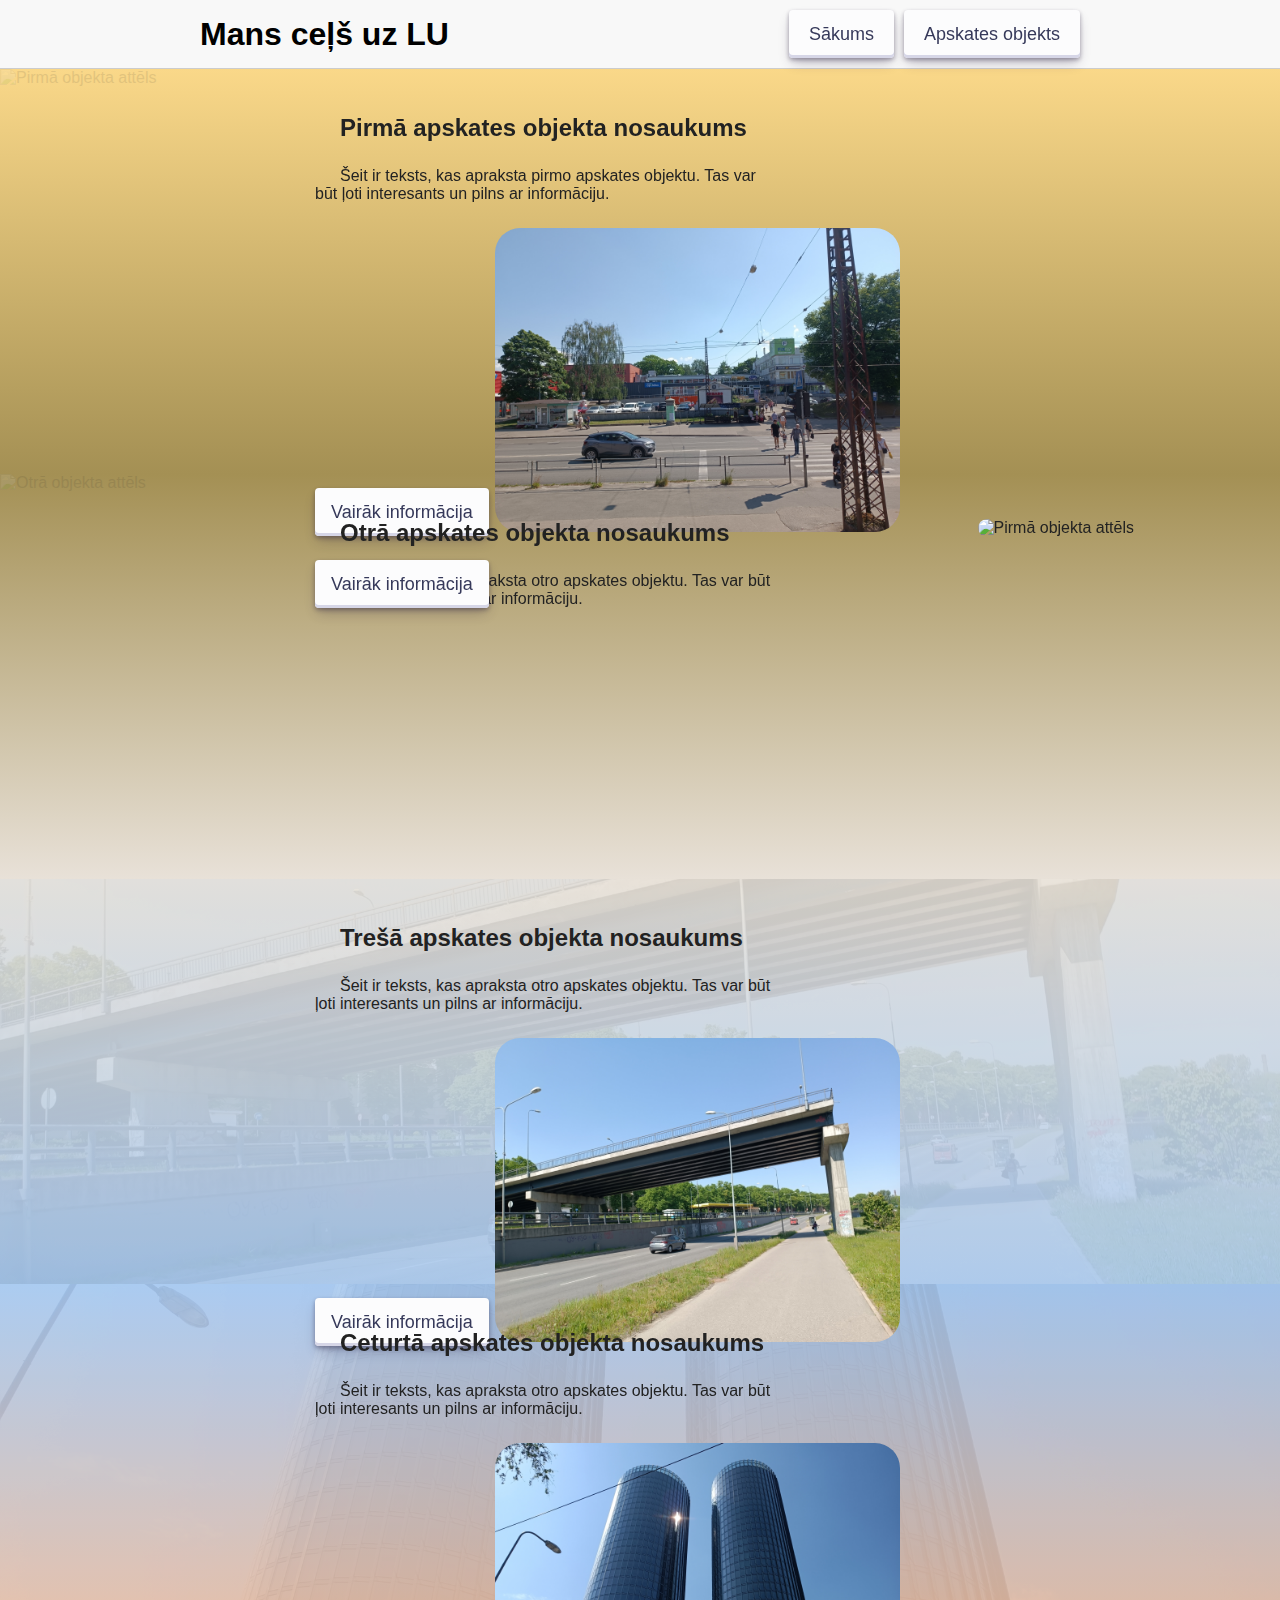
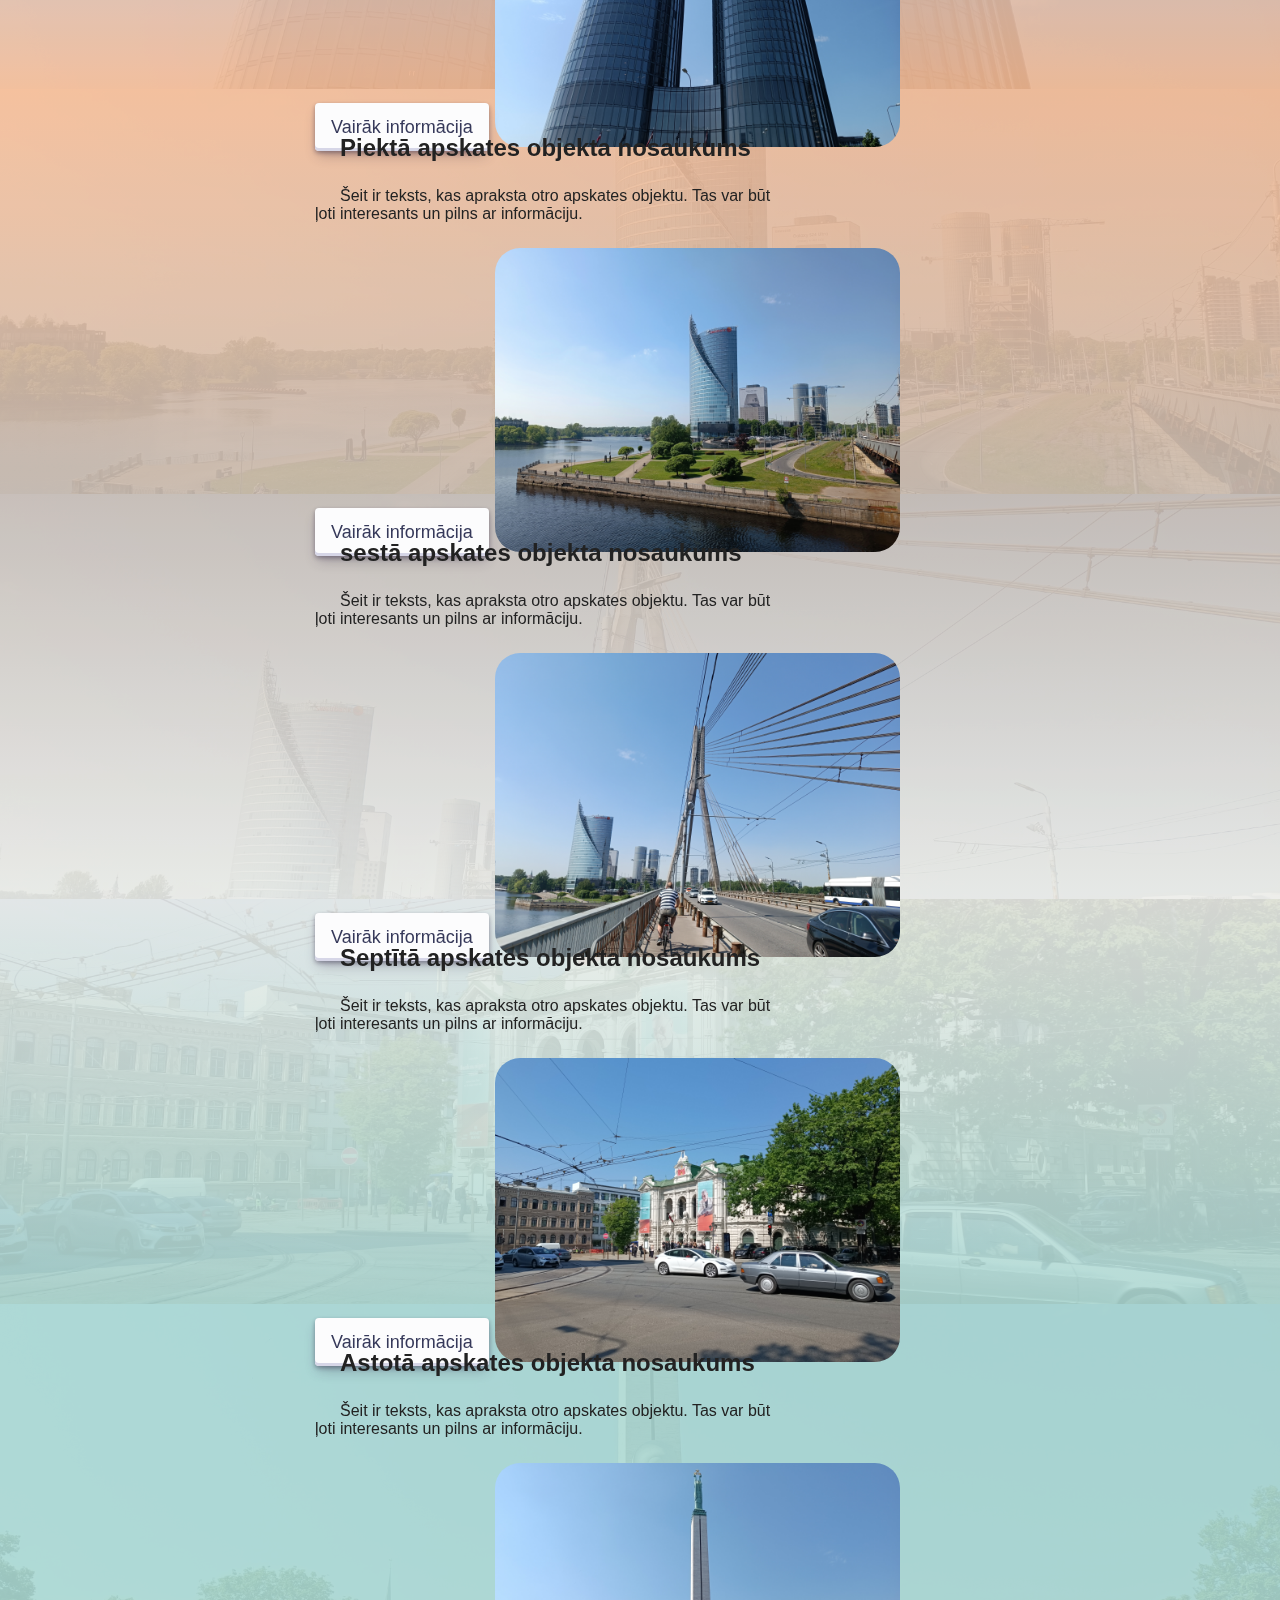
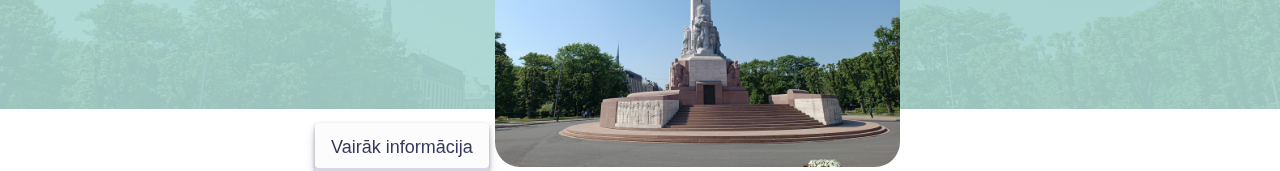
==== index.html @ 53258e7e "first commit" ====
<!DOCTYPE html>
<html lang="lv">
<head>
    <meta charset="UTF-8">
    <meta name="viewport" content="width=device-width, initial-scale=1.0">
    <title>Mans ceļš uz LU</title>
    <link rel="stylesheet" href="public/styles.css">
</head>
<body>
    <header>
        <div class="header-left">
            <h1>Mans ceļš uz LU</h1>
        </div>
        <div class="header-right">

            <button class="button-style" onclick="scrollToTop() ">Sākums</button>
            <div class="dropdown">
                <button class="dropbtn button-style">Apskates objekts</button>
                <div class="dropdown-content">
                    <a href="#object1">Pirmais objekts</a>
                    <a href="#object2">Otrais objekts</a>
                    <a href="#object3">Trešais objekts</a>
                    <a href="#object4">Ceturtais objekts</a>
                    <a href="#object5">Piektais objekts</a>
                    <a href="#object6">Sestais objekts</a>
                    <a href="#object7">Septītais objekts</a>
                    <a href="#object8">Astotais objekts</a>
                </div>
            </div>
        </div>
    </header>

    <section id="object1" class="object-section">
        <div class="object-inline">
            <div style="width: 50%;">
                <h2>Pirmā apskates objekta nosaukums</h2>
                <p>Šeit ir teksts, kas apraksta pirmo apskates objektu. Tas var būt ļoti interesants un pilns ar informāciju.</p>
                <button class="button-style" onclick="moreInfo()">Vairāk informācija</button>
            </div>
            <div>
                <img class="showcase-image" src="public/img/object_1.jpg" alt="Pirmā objekta attēls">
            </div>
        </div>
        <img class="object-image" src="public/img/object_1.png" alt="Pirmā objekta attēls">
    </section>

    <section id="object2" class="object-section">
        <div class="object-inline">
            <div style="width: 50%;">
                <h2>Otrā apskates objekta nosaukums</h2>
                <p>Šeit ir teksts, kas apraksta otro apskates objektu. Tas var būt ļoti interesants un pilns ar informāciju.</p>
                <button class="button-style" onclick="moreInfo()">Vairāk informācija</button>
            </div>
            <div>
                <img class="showcase-image" src="public/img/object_2.jpg" alt="Pirmā objekta attēls">
            </div>
        </div>
        <img class="object-image" src="public/img/object_2.jpg" alt="Otrā objekta attēls">
    </section>

    <section id="object3" class="object-section">
        <div class="object-inline">
            <div style="width: 50%;">
                <h2>Trešā apskates objekta nosaukums</h2>
                <p>Šeit ir teksts, kas apraksta otro apskates objektu. Tas var būt ļoti interesants un pilns ar informāciju.</p>
                <button class="button-style" onclick="moreInfo()">Vairāk informācija</button>
            </div>
            <div>
                <img class="showcase-image" src="public/img/object_3.jpg" alt="Pirmā objekta attēls">
            </div>
        </div>
        <img class="object-image" src="public/img/object_3.jpg" alt="Trešā objekta attēls">
    </section>

    <section id="object4" class="object-section">
        <div class="object-inline">
            <div style="width: 50%;">
                <h2>Ceturtā apskates objekta nosaukums</h2>
                <p>Šeit ir teksts, kas apraksta otro apskates objektu. Tas var būt ļoti interesants un pilns ar informāciju.</p>
                <button class="button-style" onclick="moreInfo()">Vairāk informācija</button>
            </div>
            <div>
                <img class="showcase-image" src="public/img/object_4.jpg" alt="Pirmā objekta attēls">
            </div>
        </div>
        <img class="object-image" src="public/img/object_4.jpg" alt="Ceturtā objekta attēls">
    </section>

    <section id="object5" class="object-section">
        <div class="object-inline">
            <div style="width: 50%;">
                <h2>Piektā apskates objekta nosaukums</h2>
                <p>Šeit ir teksts, kas apraksta otro apskates objektu. Tas var būt ļoti interesants un pilns ar informāciju.</p>
                <button class="button-style" onclick="moreInfo()">Vairāk informācija</button>
            </div>
            <div>
                <img class="showcase-image" src="public/img/object_5.jpg" alt="Pirmā objekta attēls">
            </div>
        </div>
        <img class="object-image" src="public/img/object_5.jpg" alt="Ceturtā objekta attēls">
    </section>

    <section id="object6" class="object-section">
        <div class="object-inline">
            <div style="width: 50%;">
                <h2>sestā apskates objekta nosaukums</h2>
                <p>Šeit ir teksts, kas apraksta otro apskates objektu. Tas var būt ļoti interesants un pilns ar informāciju.</p>
                <button class="button-style"onclick="moreInfo()">Vairāk informācija</button>
            </div>
            <div>
                <img class="showcase-image" src="public/img/object_6.jpg" alt="Pirmā objekta attēls">
            </div>
        </div>
        <img class="object-image" src="public/img/object_6.jpg" alt="sestā objekta attēls">
    </section>

    <section id="object7" class="object-section">
        <div class="object-inline">
            <div style="width: 50%;">
                <h2>Septītā apskates objekta nosaukums</h2>
                <p>Šeit ir teksts, kas apraksta otro apskates objektu. Tas var būt ļoti interesants un pilns ar informāciju.</p>
                <button class="button-style" onclick="moreInfo()">Vairāk informācija</button>
            </div>
            <div>
                <img class="showcase-image" src="public/img/object_7.jpg" alt="Pirmā objekta attēls">
            </div>
        </div>
        <img class="object-image" src="public/img/object_7.jpg" alt="Astotā objekta attēls">
    </section>

    <section id="object8" class="object-section">
        <div class="object-inline">
            <div style="width: 50%;">
                <h2>Astotā apskates objekta nosaukums</h2>
                <p>Šeit ir teksts, kas apraksta otro apskates objektu. Tas var būt ļoti interesants un pilns ar informāciju.</p>
                <button class="button-style" onclick="moreInfo()">Vairāk informācija</button>
            </div>
            <div>
                <img class="showcase-image" src="public/img/object_8.jpg" alt="Pirmā objekta attēls">
            </div>
        </div>
        <img class="object-image" src="public/img/object_8.jpg" alt="Astotā objekta attēls">
    </section>

    <script>
        function scrollToTop() {
            window.scrollTo({top: 0, behavior: 'smooth'});
        }

        function moreInfo() {
            alert('Šeit būs vairāk informācijas par objektu.');
        }
    </script>
</body>
</html>
---- public/styles.css ----
* {
    margin: 0;
    padding: 0;
    box-sizing: border-box;
}

body {
    font-family: Arial, sans-serif;
    margin: 0;
    padding: 0;
}

header {
    display: flex;
    justify-content: space-between;
    align-items: center;
    background-color: #f8f8f8;
    padding: 10px 20px;
    border-bottom: 1px solid #ccc;
}

.header-left h1 {
    margin-left: 20vh;
}

.header-right {
    margin-right: 20vh;
    display: flex;
    align-items: center;
}

.header-right button, .dropbtn {
    margin-left: 10px;
    padding: 10px 20px;
    cursor: pointer;
}

.dropdown {
    position: relative;
    display: inline-block;
}

.dropdown-content {
    display: none;
    position: absolute;
    background-color: #f1f1f1;
    min-width: 160px;
    box-shadow: 0px 8px 16px 0px rgba(0,0,0,0.2);
    z-index: 1;
}

.dropdown-content a {
    color: black;
    padding: 12px 16px;
    text-decoration: none;
    display: block;
}

.dropdown-content a:hover {
    background-color: #ddd;
}

.dropdown:hover .dropdown-content {
    display: block;
}

.object-section {
    background-size: cover;
    height: 45vh;
    color: #222222;
}

/* Set a minimum height for each section to ensure the background image is visible */
.object-section {
    min-height: 300px; /* Adjust the height as needed */
}

.object-inline {
    padding-top: 20px;
    padding-left: 35vh;
    position: absolute;
    align-items: center;
    z-index: 99; 
}

.object-inline h2 {
    margin: 25px;
}

.object-inline p {
    margin: 0 20px 0 0;
    text-indent: 25px;
}

img {
    width: 100%;
}

hr {
    margin: 40px 0;
    border: 0;
    border-top: 1px solid #ccc;
}

.object-image {
    width: 100%;
    opacity: 0.1;
    height: 45vh; 
    object-fit: cover;
    object-position: 0% 55%; 
}

#object1 {
    background: url('public/img/object_1.png'), linear-gradient(#fad889, #a49054);
}

#object2 {
    background: linear-gradient(#a49054, #e8e1d8);
}

#object3 {
    background: linear-gradient(#e8e1d8, #aacaf0);
}

#object4 {
    background: linear-gradient(#aacaf0, #f9bd94);
}

#object5 {
    background: linear-gradient(#f9bd94, #ccbfb4);
}

#object6 {
    background: linear-gradient(#ccbfb4, #ecede9);
}

#object7 {
    background: linear-gradient(#ecede9, #add8d2);
}

#object8 {
    background-color: #add8d2;
}

.button-style {
    align-items: center;
    appearance: none;
    background-color: #FCFCFD;
    border-radius: 4px;
    border-width: 0;
    box-shadow: rgba(45, 35, 66, 0.4) 0 2px 4px,rgba(45, 35, 66, 0.3) 0 7px 13px -3px,#D6D6E7 0 -3px 0 inset;
    box-sizing: border-box;
    color: #36395A;
    cursor: pointer;
    display: inline-flex;
    height: 48px;
    justify-content: center;
    line-height: 1;
    list-style: none;
    overflow: hidden;
    padding-left: 16px;
    padding-right: 16px;
    text-align: left;
    text-decoration: none;
    transition: box-shadow .15s,transform .15s;
    user-select: none;
    -webkit-user-select: none;
    touch-action: manipulation;
    white-space: nowrap;
    will-change: box-shadow,transform;
    font-size: 18px;
}

.button-style:focus {
  box-shadow: #D6D6E7 0 0 0 1.5px inset, rgba(45, 35, 66, 0.4) 0 2px 4px, rgba(45, 35, 66, 0.3) 0 7px 13px -3px, #D6D6E7 0 -3px 0 inset;
}

.button-style:hover {
  box-shadow: rgba(45, 35, 66, 0.4) 0 4px 8px, rgba(45, 35, 66, 0.3) 0 7px 13px -3px, #D6D6E7 0 -3px 0 inset;
  transform: translateY(-2px);
}

.button-style:active {
  box-shadow: #D6D6E7 0 3px 7px inset;
  transform: translateY(2px);
}

.object-section button {
    position: absolute;
    bottom:0px;
}

.showcase-image {
    margin-top: 25px;
    margin-left: 20vh;
    width:45vh;
    border-radius: 25px;
}

.object-inline div {
    float: left;
    min-width: 400px;
}
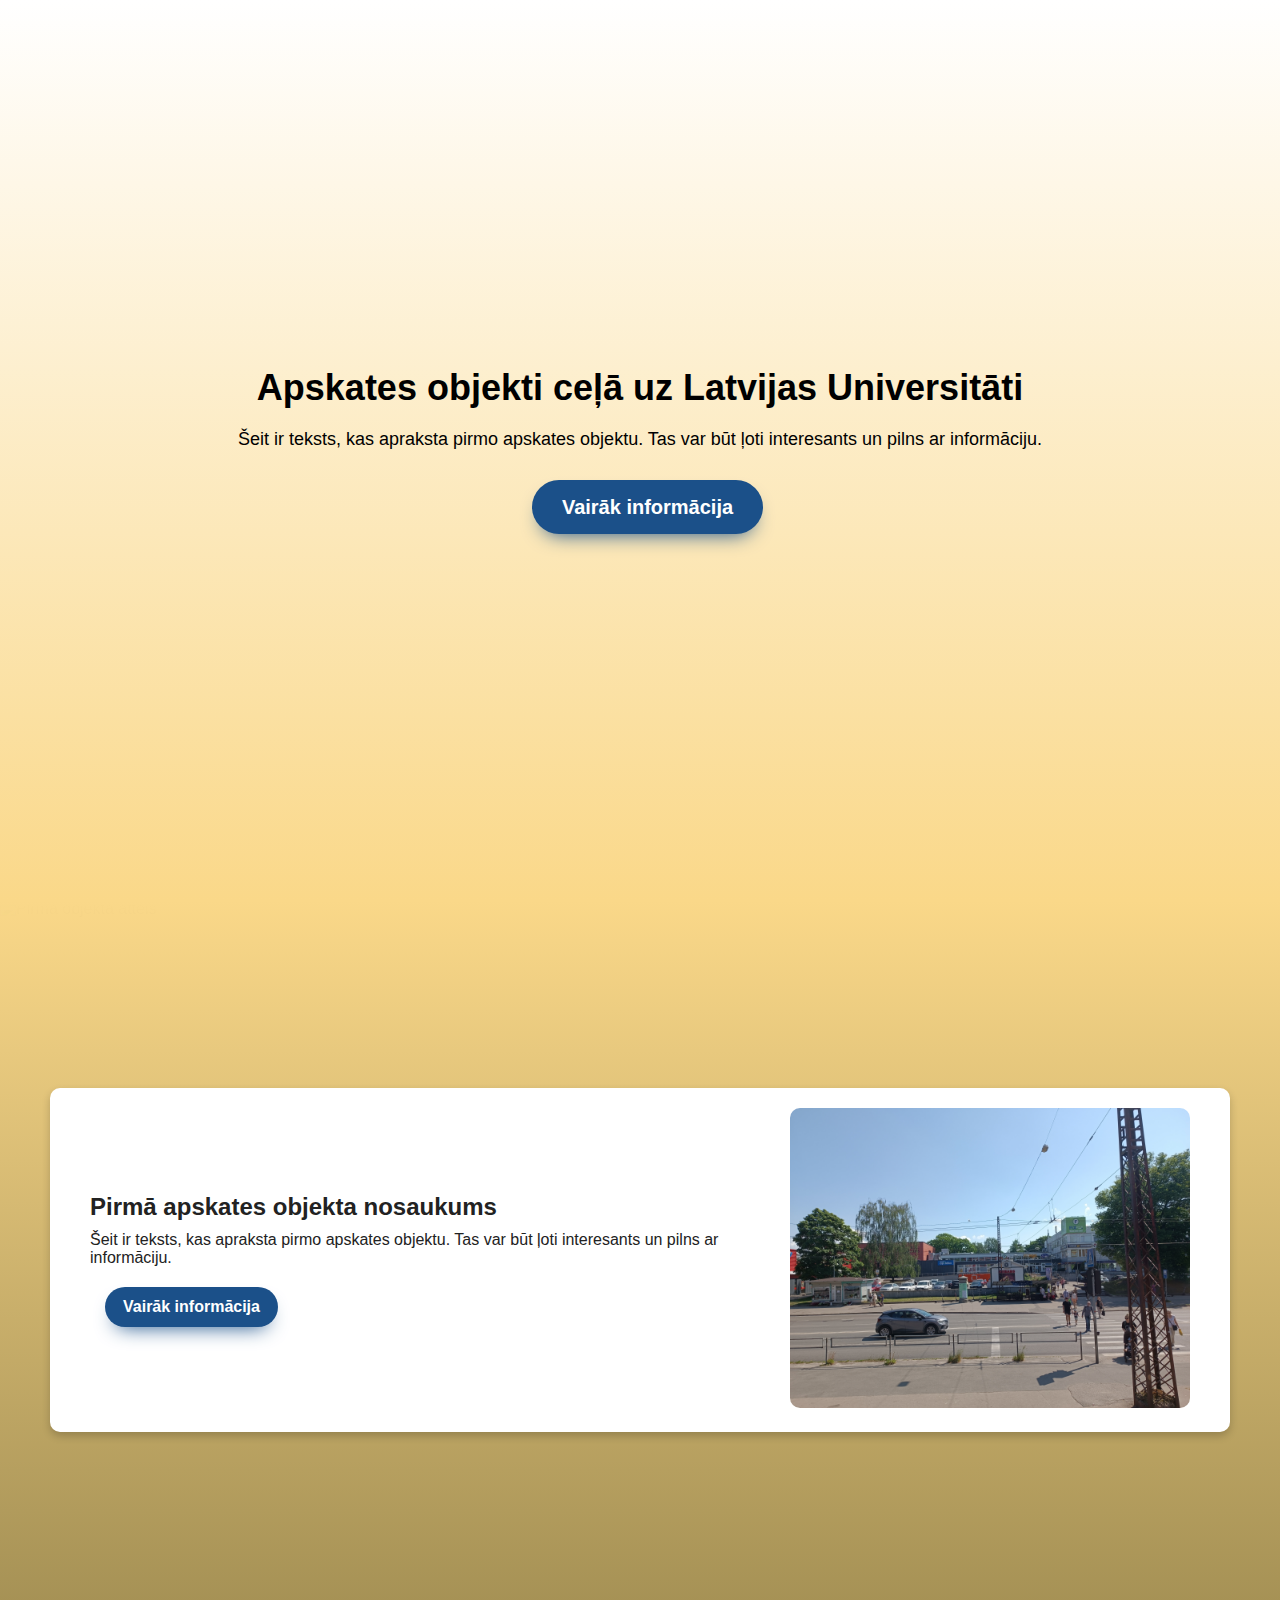
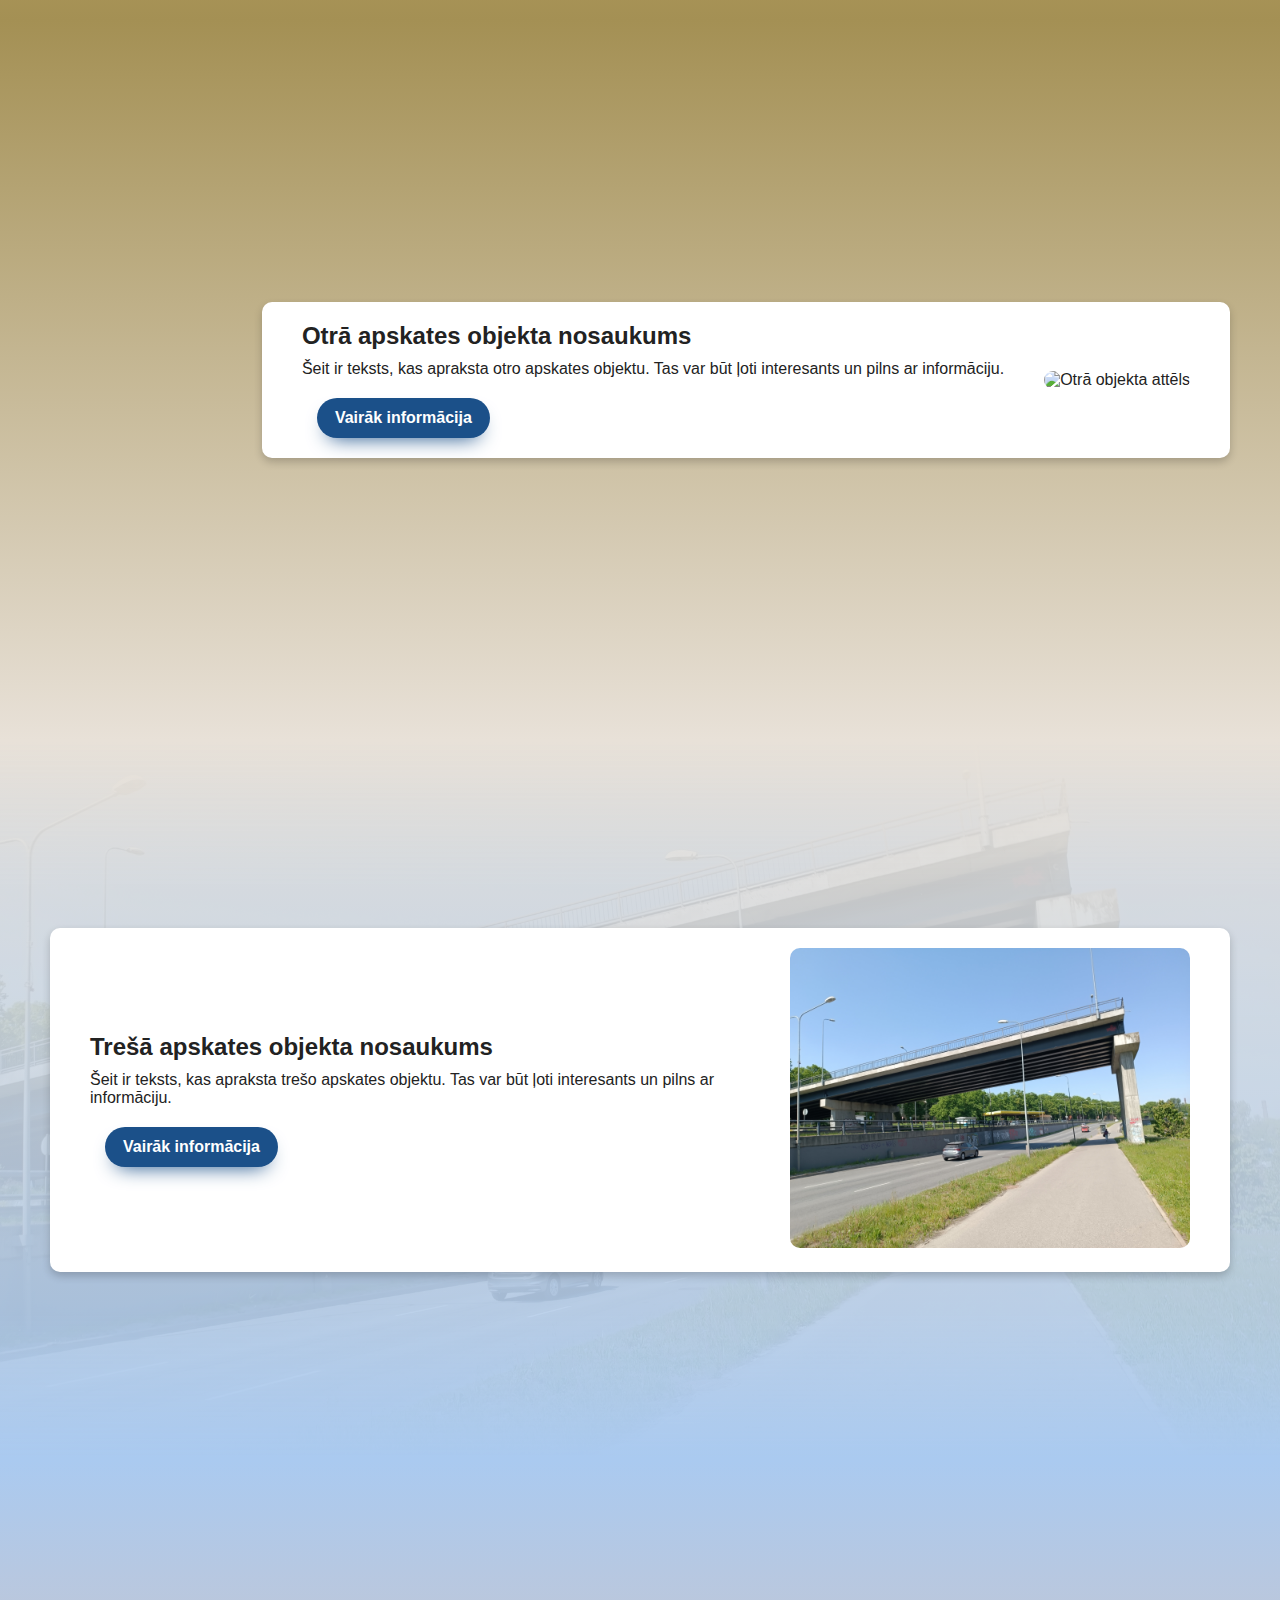
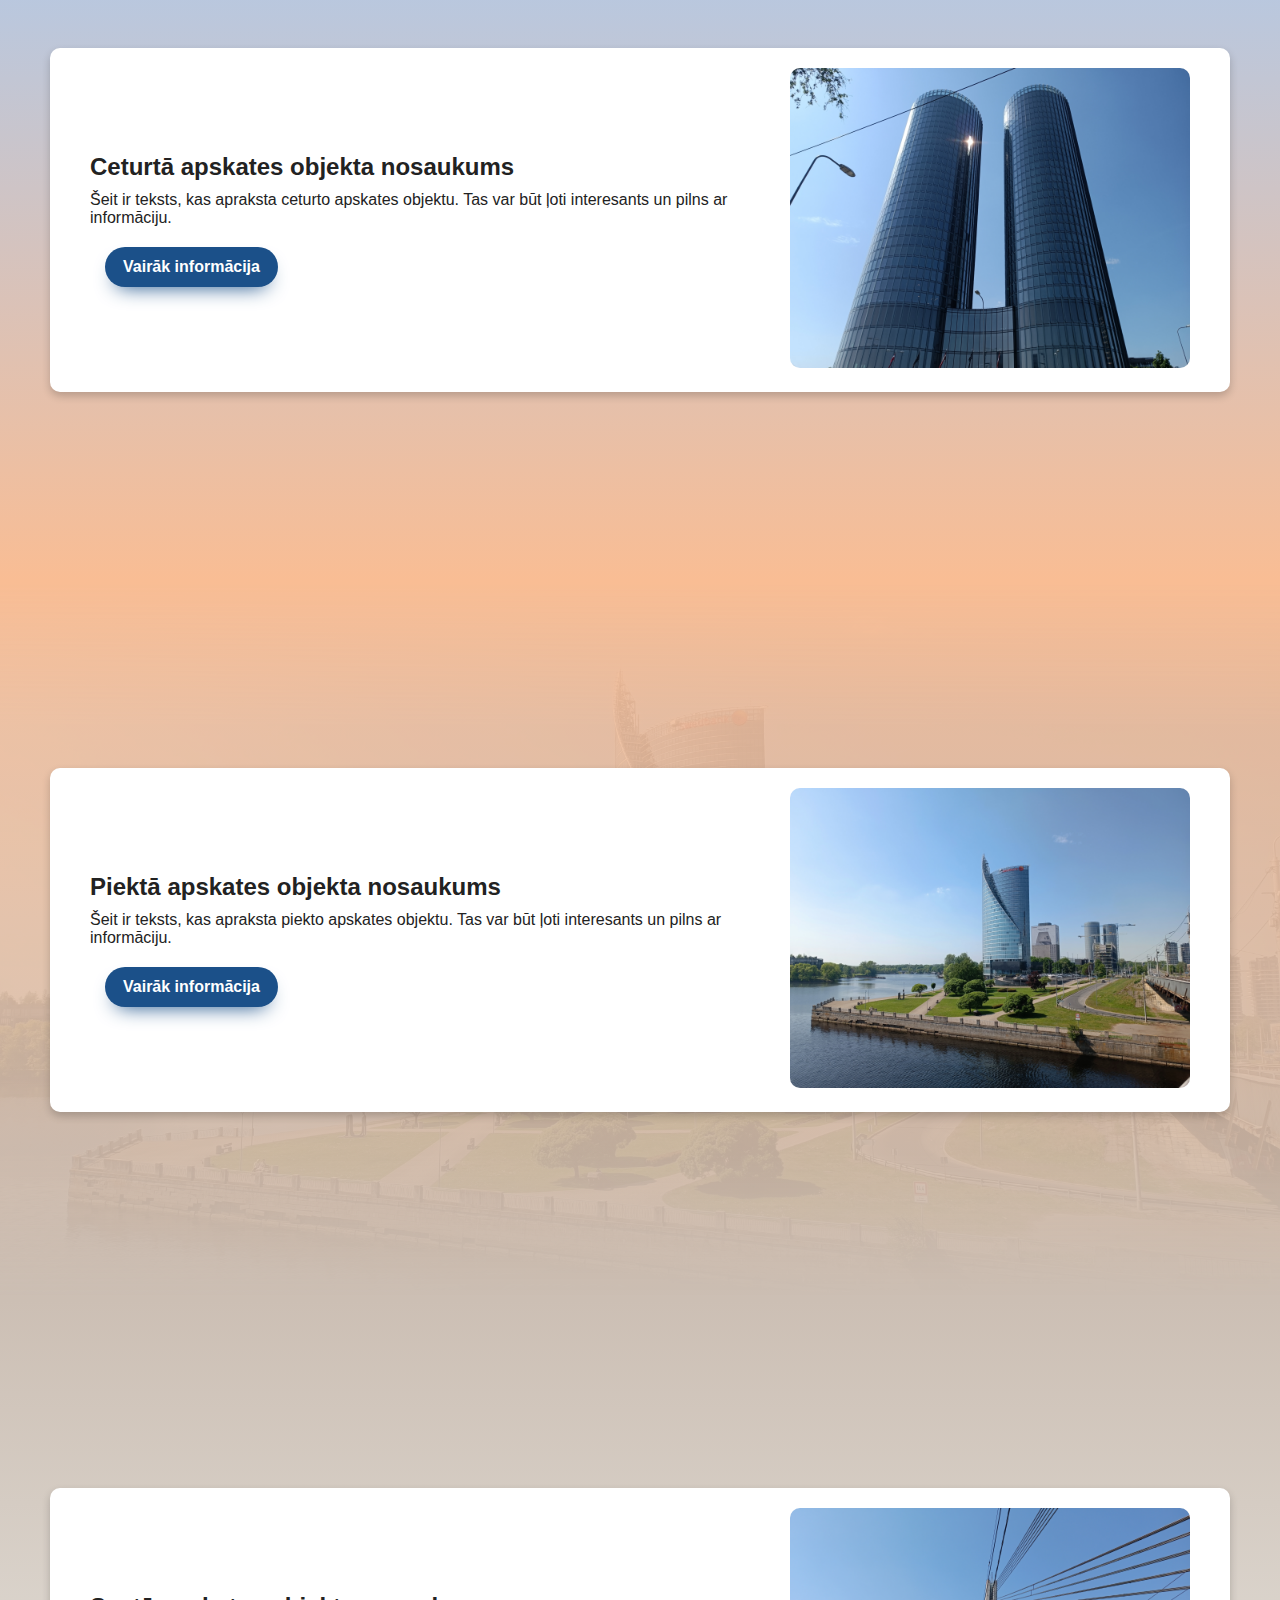
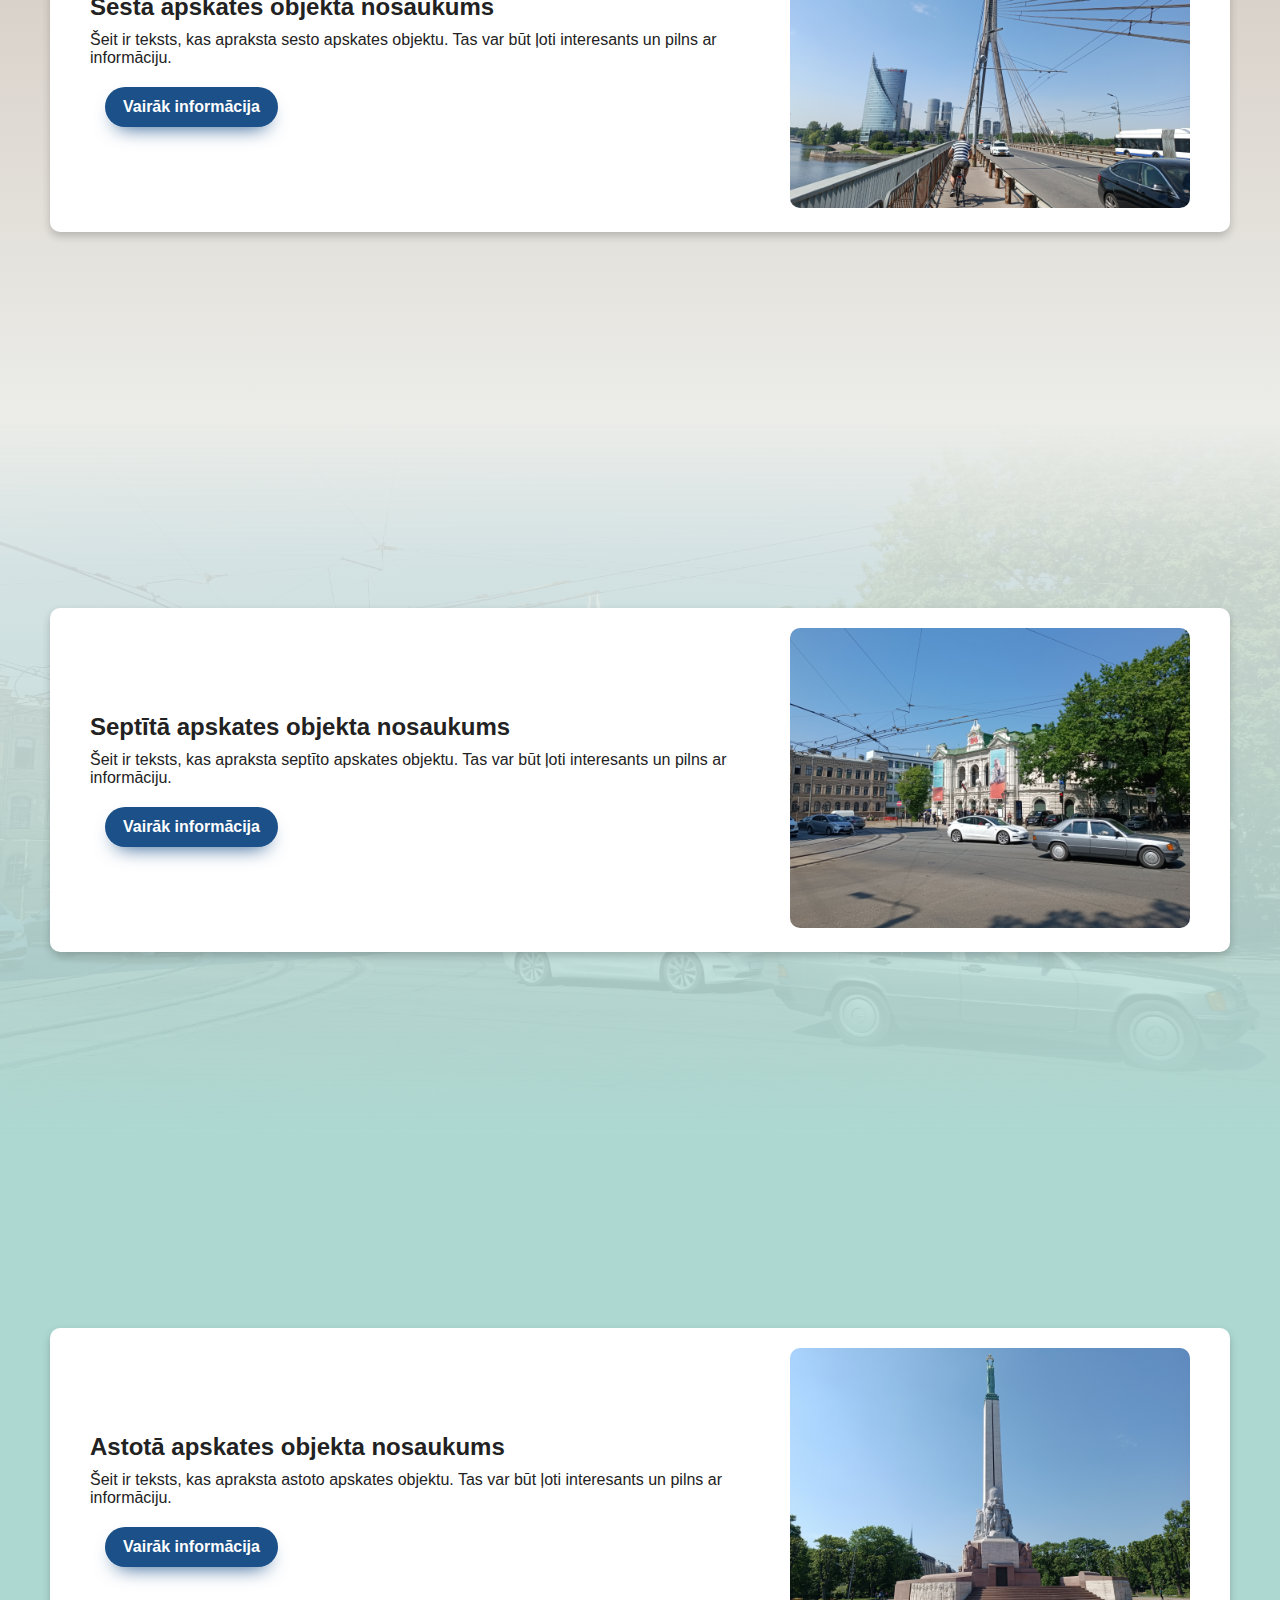
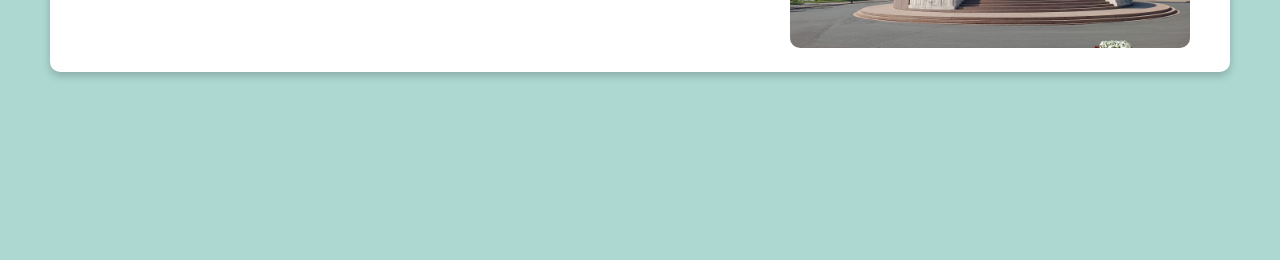
==== commit d1de28f4: "design changes" ====
--- a/index.html
+++ b/index.html
@@ -1,5 +1,6 @@
 <!DOCTYPE html>
 <html lang="lv">
+<script src="https://ajax.googleapis.com/ajax/libs/jquery/3.7.1/jquery.min.js"></script>
 <head>
     <meta charset="UTF-8">
     <meta name="viewport" content="width=device-width, initial-scale=1.0">
@@ -7,13 +8,12 @@
     <link rel="stylesheet" href="public/styles.css">
 </head>
 <body>
-    <header>
+    <header class="header" id="header">
         <div class="header-left">
-            <h1>Mans ceļš uz LU</h1>
+            <h2>Apskates objekti ceļā uz Latvijas Universitāti</h2>
         </div>
         <div class="header-right">
-
-            <button class="button-style" onclick="scrollToTop() ">Sākums</button>
+            <button class="button-style" onclick="scrollToTop()">Sākums</button>
             <div class="dropdown">
                 <button class="dropbtn button-style">Apskates objekts</button>
                 <div class="dropdown-content">
@@ -30,9 +30,21 @@
         </div>
     </header>
 
-    <section id="object1" class="object-section">
+    <section id="object0" class="object-section object-section-left">
+        <div>
+            <div id="myHeaderStartPoint">
+                <h2>Apskates objekti ceļā uz Latvijas Universitāti</h2>
+            </div>
+            <div>
+                <p>Šeit ir teksts, kas apraksta pirmo apskates objektu. Tas var būt ļoti interesants un pilns ar informāciju.</p>
+                <button class="button-style" onclick="moreInfo()">Vairāk informācija</button>
+            </div>
+        </div>
+    </section>
+
+    <section id="object1" class="object-section object-section-left">
         <div class="object-inline">
-            <div style="width: 50%;">
+            <div>
                 <h2>Pirmā apskates objekta nosaukums</h2>
                 <p>Šeit ir teksts, kas apraksta pirmo apskates objektu. Tas var būt ļoti interesants un pilns ar informāciju.</p>
                 <button class="button-style" onclick="moreInfo()">Vairāk informācija</button>
@@ -44,102 +56,102 @@
         <img class="object-image" src="public/img/object_1.png" alt="Pirmā objekta attēls">
     </section>
 
-    <section id="object2" class="object-section">
+    <section id="object2" class="object-section object-section-right">
         <div class="object-inline">
-            <div style="width: 50%;">
+            <div>
                 <h2>Otrā apskates objekta nosaukums</h2>
                 <p>Šeit ir teksts, kas apraksta otro apskates objektu. Tas var būt ļoti interesants un pilns ar informāciju.</p>
                 <button class="button-style" onclick="moreInfo()">Vairāk informācija</button>
             </div>
             <div>
-                <img class="showcase-image" src="public/img/object_2.jpg" alt="Pirmā objekta attēls">
+                <img class="showcase-image" src="public/img/object_2.jpg" alt="Otrā objekta attēls">
             </div>
         </div>
-        <img class="object-image" src="public/img/object_2.jpg" alt="Otrā objekta attēls">
+       <!-- <img class="object-image" src="public/img/object_2.jpg" alt="Otrā objekta attēls"> -->
     </section>
 
-    <section id="object3" class="object-section">
+    <section id="object3" class="object-section object-section-left">
         <div class="object-inline">
-            <div style="width: 50%;">
+            <div>
                 <h2>Trešā apskates objekta nosaukums</h2>
-                <p>Šeit ir teksts, kas apraksta otro apskates objektu. Tas var būt ļoti interesants un pilns ar informāciju.</p>
+                <p>Šeit ir teksts, kas apraksta trešo apskates objektu. Tas var būt ļoti interesants un pilns ar informāciju.</p>
                 <button class="button-style" onclick="moreInfo()">Vairāk informācija</button>
             </div>
             <div>
-                <img class="showcase-image" src="public/img/object_3.jpg" alt="Pirmā objekta attēls">
+                <img class="showcase-image" src="public/img/object_3.jpg" alt="Trešā objekta attēls">
             </div>
         </div>
         <img class="object-image" src="public/img/object_3.jpg" alt="Trešā objekta attēls">
     </section>
 
-    <section id="object4" class="object-section">
+    <section id="object4" class="object-section object-section-right">
         <div class="object-inline">
-            <div style="width: 50%;">
+            <div>
                 <h2>Ceturtā apskates objekta nosaukums</h2>
-                <p>Šeit ir teksts, kas apraksta otro apskates objektu. Tas var būt ļoti interesants un pilns ar informāciju.</p>
+                <p>Šeit ir teksts, kas apraksta ceturto apskates objektu. Tas var būt ļoti interesants un pilns ar informāciju.</p>
                 <button class="button-style" onclick="moreInfo()">Vairāk informācija</button>
             </div>
             <div>
-                <img class="showcase-image" src="public/img/object_4.jpg" alt="Pirmā objekta attēls">
+                <img class="showcase-image" src="public/img/object_4.jpg" alt="Ceturtā objekta attēls">
             </div>
         </div>
-        <img class="object-image" src="public/img/object_4.jpg" alt="Ceturtā objekta attēls">
+        <!-- <img class="object-image" src="public/img/object_4.jpg" alt="Ceturtā objekta attēls"> -->
     </section>
 
-    <section id="object5" class="object-section">
+    <section id="object5" class="object-section object-section-left">
         <div class="object-inline">
-            <div style="width: 50%;">
+            <div>
                 <h2>Piektā apskates objekta nosaukums</h2>
-                <p>Šeit ir teksts, kas apraksta otro apskates objektu. Tas var būt ļoti interesants un pilns ar informāciju.</p>
+                <p>Šeit ir teksts, kas apraksta piekto apskates objektu. Tas var būt ļoti interesants un pilns ar informāciju.</p>
                 <button class="button-style" onclick="moreInfo()">Vairāk informācija</button>
             </div>
             <div>
-                <img class="showcase-image" src="public/img/object_5.jpg" alt="Pirmā objekta attēls">
+                <img class="showcase-image" src="public/img/object_5.jpg" alt="Piektais objekta attēls">
             </div>
         </div>
-        <img class="object-image" src="public/img/object_5.jpg" alt="Ceturtā objekta attēls">
+        <img class="object-image" src="public/img/object_5.jpg" alt="Piektais objekta attēls">
     </section>
 
-    <section id="object6" class="object-section">
+    <section id="object6" class="object-section object-section-right">
         <div class="object-inline">
-            <div style="width: 50%;">
-                <h2>sestā apskates objekta nosaukums</h2>
-                <p>Šeit ir teksts, kas apraksta otro apskates objektu. Tas var būt ļoti interesants un pilns ar informāciju.</p>
-                <button class="button-style"onclick="moreInfo()">Vairāk informācija</button>
-            </div>
             <div>
-                <img class="showcase-image" src="public/img/object_6.jpg" alt="Pirmā objekta attēls">
-            </div>
-        </div>
-        <img class="object-image" src="public/img/object_6.jpg" alt="sestā objekta attēls">
-    </section>
-
-    <section id="object7" class="object-section">
-        <div class="object-inline">
-            <div style="width: 50%;">
-                <h2>Septītā apskates objekta nosaukums</h2>
-                <p>Šeit ir teksts, kas apraksta otro apskates objektu. Tas var būt ļoti interesants un pilns ar informāciju.</p>
+                <h2>Sestā apskates objekta nosaukums</h2>
+                <p>Šeit ir teksts, kas apraksta sesto apskates objektu. Tas var būt ļoti interesants un pilns ar informāciju.</p>
                 <button class="button-style" onclick="moreInfo()">Vairāk informācija</button>
             </div>
             <div>
-                <img class="showcase-image" src="public/img/object_7.jpg" alt="Pirmā objekta attēls">
+                <img class="showcase-image" src="public/img/object_6.jpg" alt="Sestā objekta attēls">
             </div>
         </div>
-        <img class="object-image" src="public/img/object_7.jpg" alt="Astotā objekta attēls">
+        <!-- <img class="object-image" src="public/img/object_6.jpg" alt="Sestā objekta attēls"> -->
     </section>
 
-    <section id="object8" class="object-section">
+    <section id="object7" class="object-section object-section-left">
         <div class="object-inline">
-            <div style="width: 50%;">
-                <h2>Astotā apskates objekta nosaukums</h2>
-                <p>Šeit ir teksts, kas apraksta otro apskates objektu. Tas var būt ļoti interesants un pilns ar informāciju.</p>
+            <div>
+                <h2>Septītā apskates objekta nosaukums</h2>
+                <p>Šeit ir teksts, kas apraksta septīto apskates objektu. Tas var būt ļoti interesants un pilns ar informāciju.</p>
                 <button class="button-style" onclick="moreInfo()">Vairāk informācija</button>
             </div>
             <div>
-                <img class="showcase-image" src="public/img/object_8.jpg" alt="Pirmā objekta attēls">
+                <img class="showcase-image" src="public/img/object_7.jpg" alt="Septītā objekta attēls">
             </div>
         </div>
-        <img class="object-image" src="public/img/object_8.jpg" alt="Astotā objekta attēls">
+        <img class="object-image" src="public/img/object_7.jpg" alt="Septītā objekta attēls">
+    </section>
+
+    <section id="object8" class="object-section object-section-right">
+        <div class="object-inline">
+            <div>
+                <h2>Astotā apskates objekta nosaukums</h2>
+                <p>Šeit ir teksts, kas apraksta astoto apskates objektu. Tas var būt ļoti interesants un pilns ar informāciju.</p>
+                <button class="button-style" onclick="moreInfo()">Vairāk informācija</button>
+            </div>
+            <div>
+                <img class="showcase-image" src="public/img/object_8.jpg" alt="Astotā objekta attēls">
+            </div>
+        </div>
+       <!--  <img class="object-image" src="public/img/object_8.jpg" alt="Astotā objekta attēls"> -->
     </section>
 
     <script>
@@ -150,6 +162,25 @@
         function moreInfo() {
             alert('Šeit būs vairāk informācijas par objektu.');
         }
+
+        window.onscroll = function() { makeHeaderSticky() };
+
+        var header = document.getElementById("header");
+        header.style.display = 'none';
+        var headerStartPoint = document.getElementById("myHeaderStartPoint");
+        var sticky = headerStartPoint.offsetTop;
+
+        function makeHeaderSticky() {
+            if (window.pageYOffset > sticky) {
+             //   header.style.display = 'block';
+                $('#header').fadeIn('fast');
+                header.classList.add("sticky");
+            } else {
+                header.style.display = 'none';
+                header.classList.remove("sticky");
+            }
+        }
+
     </script>
 </body>
 </html>
--- a/public/styles.css
+++ b/public/styles.css
@@ -1,10 +1,13 @@
-
 * {
     margin: 0;
     padding: 0;
     box-sizing: border-box;
 }
 
+html {
+    scroll-behavior: smooth;
+}
+
 body {
     font-family: Arial, sans-serif;
     margin: 0;
@@ -12,107 +15,184 @@
 }
 
 header {
-    display: flex;
-    justify-content: space-between;
-    align-items: center;
-    background-color: #f8f8f8;
-    padding: 10px 20px;
-    border-bottom: 1px solid #ccc;
-}
-
-.header-left h1 {
-    margin-left: 20vh;
+    background-color: #fff; /* Dark blue background color */
+    color: black; /* Text color */
+    padding: 20px 40px; /* Padding */
+    display: flex; /* Flexbox layout */
+    justify-content: center;
+    align-items: center; /* Center alignment for items */
+    box-shadow: 0 4px 6px rgba(0, 0, 0, 0.1); /* Shadow */
+}
+
+.header-left h2 {
+    width:100%;
+    font-size: 36px;
+    text-align: center;
 }
 
 .header-right {
-    margin-right: 20vh;
+    position: absolute;
+    display: flex; /* Flexbox layout */
+    align-items: center; /* Center alignment for items */
+    right: 50px;
+    top: 20px;;
+}
+
+.button-style, .dropbtn {
+    margin-left: 15px;
+    padding: 10px 20px; /* Padding */
+    font-size: 16px; /* Font size */
+    background-color: #3498db; /* Blue background color */
+    color: #fff; /* Text color */
+    border: none; /* Remove border */
+    border-radius: 4px; /* Rounded corners */
+    cursor: pointer; /* Cursor style */
+    transition: background-color 0.3s ease; /* Smooth transition */
+}
+
+.button-style:hover, .dropbtn:hover {
+    background-color: #2980b9; /* Darker blue on hover */
+}
+
+.dropdown {
+    position: relative; /* Relative positioning */
+}
+
+.dropdown-content {
+    display: none; /* Hide dropdown content by default */
+    position: absolute; /* Absolute positioning */
+    background-color: #f9f9f9; /* Background color */
+    min-width: 160px; /* Minimum width */
+    box-shadow: 0 8px 16px rgba(0, 0, 0, 0.2); /* Shadow */
+    z-index: 1; /* Ensure it appears above other content */
+}
+
+.dropdown-content a {
+    color: #333; /* Text color */
+    padding: 12px 16px; /* Padding */
+    text-decoration: none; /* Remove underline */
+    display: block; /* Display as block */
+}
+
+.dropdown-content a:hover {
+    background-color: #f2f2f2; /* Lighter background color on hover */
+}
+
+.dropdown:hover .dropdown-content {
+    display: block; /* Show dropdown content on hover */
+}
+
+.object-section {
+    background-size: cover;
+    height: 80vh;
+    color: #222222;
+    position: relative;
     display: flex;
     align-items: center;
 }
 
-.header-right button, .dropbtn {
-    margin-left: 10px;
-    padding: 10px 20px;
-    cursor: pointer;
-}
-
-.dropdown {
-    position: relative;
-    display: inline-block;
-}
-
-.dropdown-content {
-    display: none;
+.object-section-left {
+     justify-content: flex-start;
+}
+
+.object-section-right {
+    justify-content: flex-end;
+}
+
+.object-inline {
+    display: flex;
+    align-items: center;
+    justify-content: space-between;
+    background: rgba(255, 255, 255);
+    padding: 20px;
+    border-radius: 10px;
+    box-shadow: 0 4px 8px rgba(0, 0, 0, 0.2);
+    position: relative;  /* Added this */
+    z-index: 1;  /* Added this */
+    margin-left: 50px;
+    margin-right: 50px;
+}
+
+.object-inline div {
+    margin: 0 20px;
+}
+
+.object-inline h2 {
+    margin-bottom: 10px;
+}
+
+.object-inline p {
+    margin-bottom: 20px;
+}
+
+.object-inline img {
+    max-width: 400px;
+    border-radius: 10px;
+}
+
+@keyframes glow-animation {
+    0% {
+        box-shadow: 0 0 10px rgba(255, 215, 0, 0);
+    }
+    100% {
+        box-shadow: 0 0 20px rgba(255, 255, 255); 
+    }
+}
+
+.object-inline:hover {
+    animation: glow-animation 1s infinite alternate;
+}
+
+
+.object-image {
     position: absolute;
-    background-color: #f1f1f1;
-    min-width: 160px;
-    box-shadow: 0px 8px 16px 0px rgba(0,0,0,0.2);
-    z-index: 1;
-}
-
-.dropdown-content a {
-    color: black;
-    padding: 12px 16px;
-    text-decoration: none;
-    display: block;
-}
-
-.dropdown-content a:hover {
-    background-color: #ddd;
-}
-
-.dropdown:hover .dropdown-content {
-    display: block;
-}
-
-.object-section {
-    background-size: cover;
-    height: 45vh;
-    color: #222222;
-}
-
-/* Set a minimum height for each section to ensure the background image is visible */
-.object-section {
-    min-height: 300px; /* Adjust the height as needed */
-}
-
-.object-inline {
-    padding-top: 20px;
-    padding-left: 35vh;
-    position: absolute;
-    align-items: center;
-    z-index: 99; 
-}
-
-.object-inline h2 {
-    margin: 25px;
-}
-
-.object-inline p {
-    margin: 0 20px 0 0;
-    text-indent: 25px;
-}
-
-img {
     width: 100%;
-}
-
-hr {
-    margin: 40px 0;
-    border: 0;
-    border-top: 1px solid #ccc;
-}
-
-.object-image {
-    width: 100%;
+    height: 80vh;
+    object-fit: cover;
     opacity: 0.1;
-    height: 45vh; 
-    object-fit: cover;
-    object-position: 0% 55%; 
-}
-
+    z-index: 0;
+
+    -webkit-mask-image: linear-gradient(to bottom, rgba(0, 0, 0, 0) 0%, rgba(0, 0, 0, 1) 20%, rgba(0, 0, 0, 1) 80%, rgba(0, 0, 0, 0) 100%);
+    mask-image: linear-gradient(to bottom, rgba(0, 0, 0, 0) 0%, rgba(0, 0, 0, 1) 20%, rgba(0, 0, 0, 1) 80%, rgba(0, 0, 0, 0) 100%);
+}
+
+
+
+.button-style {
+  background: #1b5089;
+  border-radius: 999px;
+  box-shadow: #1b5089 0 10px 20px -10px;
+  box-sizing: border-box;
+  color: #FFFFFF;
+  cursor: pointer;
+  font-family: Inter,Helvetica,"Apple Color Emoji","Segoe UI Emoji",NotoColorEmoji,"Noto Color Emoji","Segoe UI Symbol","Android Emoji",EmojiSymbols,-apple-system,system-ui,"Segoe UI",Roboto,"Helvetica Neue","Noto Sans",sans-serif;
+  font-size: 16px;
+  font-weight: 700;
+  line-height: 24px;
+  opacity: 1;
+  outline: 0 solid transparent;
+  padding: 8px 18px;
+  user-select: none;
+  -webkit-user-select: none;
+  touch-action: manipulation;
+  width: fit-content;
+  word-break: break-word;
+  border: 0;
+}
+
+.button-style:hover {
+    background-color: #42668d;
+    transform: scale(1.05);
+}
+
+.button-style:active {
+    background-color: #42668d;
+    transform: scale(0.95);
+}
+
+/* Specific backgrounds for each section */
 #object1 {
-    background: url('public/img/object_1.png'), linear-gradient(#fad889, #a49054);
+    background: linear-gradient(#fad889, #a49054);
 }
 
 #object2 {
@@ -143,62 +223,55 @@
     background-color: #add8d2;
 }
 
-.button-style {
-    align-items: center;
-    appearance: none;
-    background-color: #FCFCFD;
-    border-radius: 4px;
-    border-width: 0;
-    box-shadow: rgba(45, 35, 66, 0.4) 0 2px 4px,rgba(45, 35, 66, 0.3) 0 7px 13px -3px,#D6D6E7 0 -3px 0 inset;
-    box-sizing: border-box;
-    color: #36395A;
-    cursor: pointer;
-    display: inline-flex;
-    height: 48px;
-    justify-content: center;
-    line-height: 1;
-    list-style: none;
-    overflow: hidden;
-    padding-left: 16px;
-    padding-right: 16px;
-    text-align: left;
-    text-decoration: none;
-    transition: box-shadow .15s,transform .15s;
-    user-select: none;
-    -webkit-user-select: none;
-    touch-action: manipulation;
-    white-space: nowrap;
-    will-change: box-shadow,transform;
-    font-size: 18px;
-}
-
-.button-style:focus {
-  box-shadow: #D6D6E7 0 0 0 1.5px inset, rgba(45, 35, 66, 0.4) 0 2px 4px, rgba(45, 35, 66, 0.3) 0 7px 13px -3px, #D6D6E7 0 -3px 0 inset;
-}
-
-.button-style:hover {
-  box-shadow: rgba(45, 35, 66, 0.4) 0 4px 8px, rgba(45, 35, 66, 0.3) 0 7px 13px -3px, #D6D6E7 0 -3px 0 inset;
-  transform: translateY(-2px);
-}
-
-.button-style:active {
-  box-shadow: #D6D6E7 0 3px 7px inset;
-  transform: translateY(2px);
-}
-
-.object-section button {
-    position: absolute;
-    bottom:0px;
-}
-
-.showcase-image {
-    margin-top: 25px;
-    margin-left: 20vh;
-    width:45vh;
-    border-radius: 25px;
-}
-
-.object-inline div {
-    float: left;
-    min-width: 400px;
+@media (max-width: 768px) {
+    .object-inline {
+        flex-direction: column;
+        text-align: center;
+    }
+
+    .object-inline div {
+        margin: 10px 0;
+    }
+
+    .header-left h1, .header-right {
+        margin: 0;
+    }
+}
+
+.header {
+    width: 100%;
+}
+
+#object0 {
+    background: linear-gradient(white, #fad889); /* Gradient background */
+    color: black; /* Text color */
+    height: 100vh; /* Full viewport height */
+    display: flex; /* Flexbox layout */
+    justify-content: center; /* Center horizontally */
+    align-items: center; /* Center vertically */
+    text-align: center; /* Center text */
+}
+
+#object0 h2 {
+    font-size: 36px; /* Larger font size */
+    margin-bottom: 20px; /* Bottom margin */
+}
+
+#object0 p {
+    font-size: 18px; /* Font size */
+    margin-bottom: 30px; /* Bottom margin */
+}
+
+#object0 .button-style {
+    padding: 15px 30px; /* Padding */
+    font-size: 20px; /* Font size */
+}
+
+.sticky {
+    position: fixed;
+    top: 0;
+    width: 100%;
+    z-index: 1000;
+    box-shadow: 0 4px 6px rgba(0, 0, 0, 0.1); 
+    background-color: #ffffff; 
 }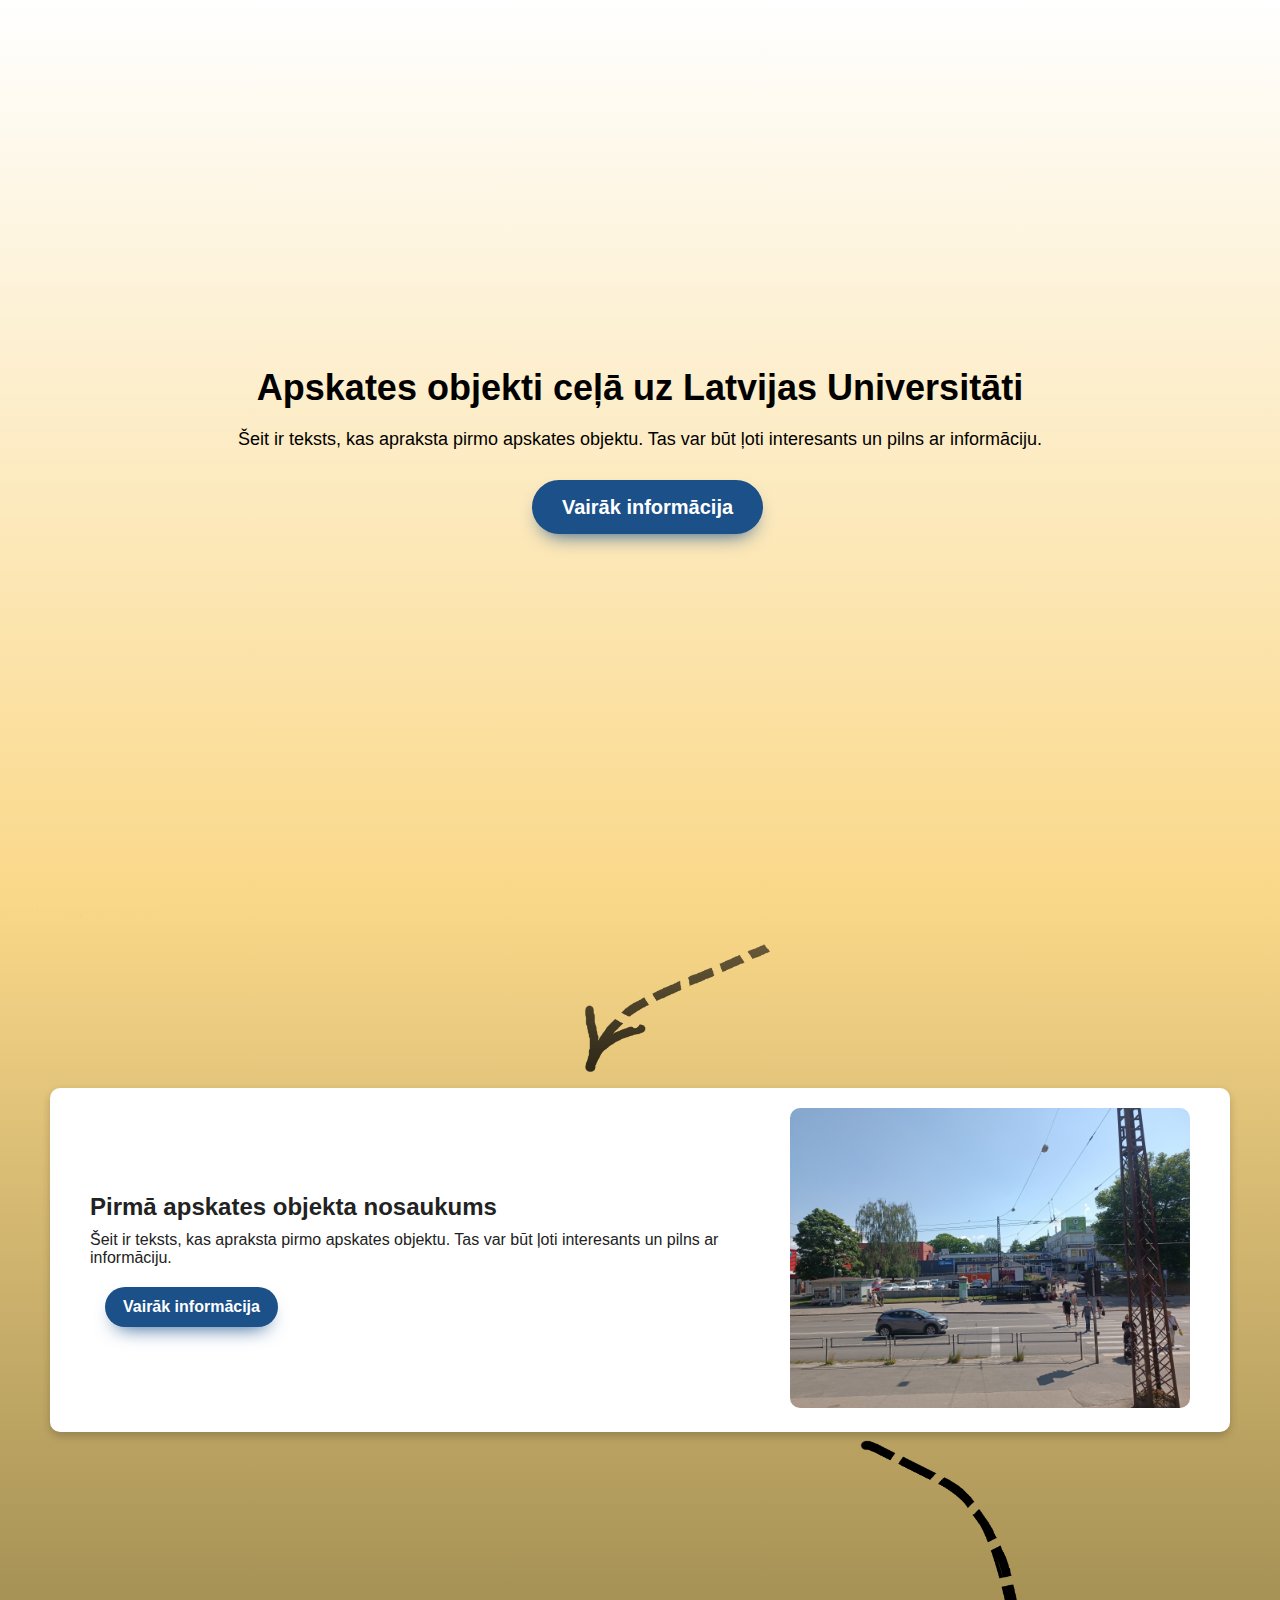
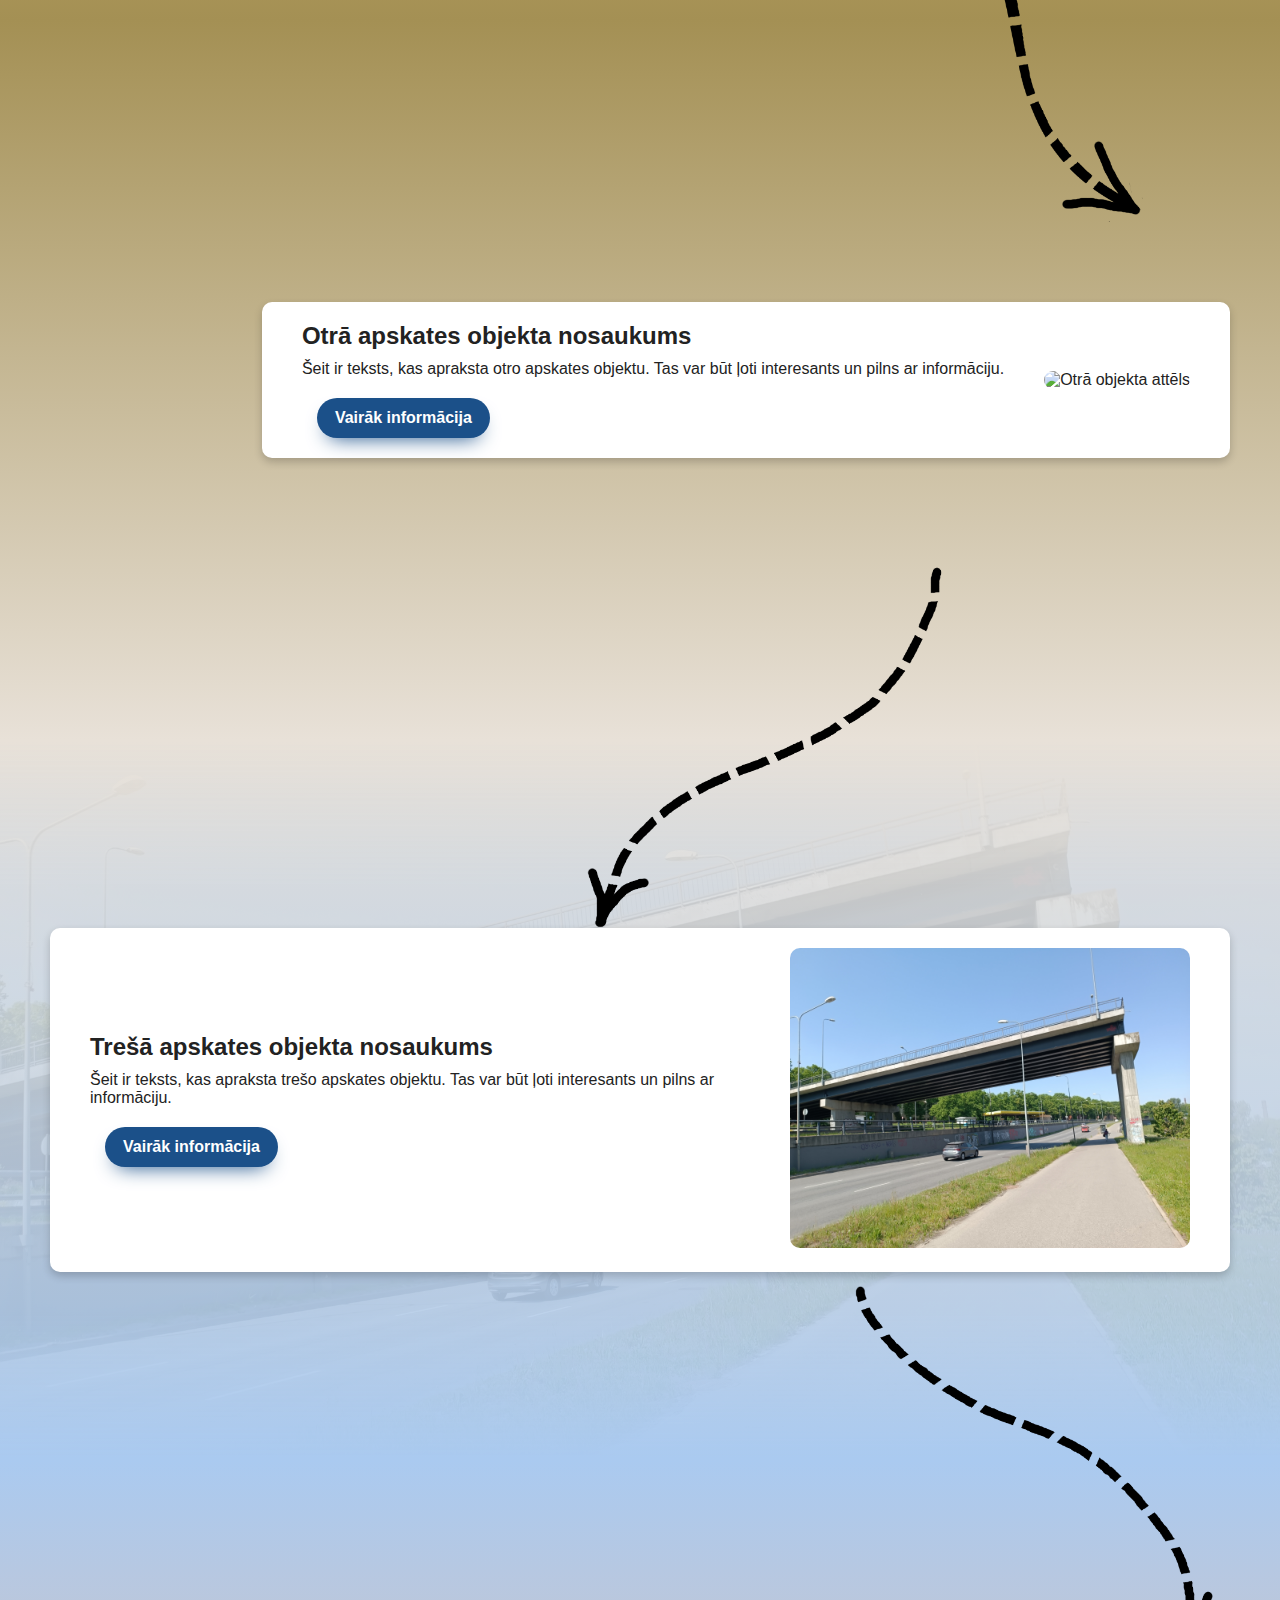
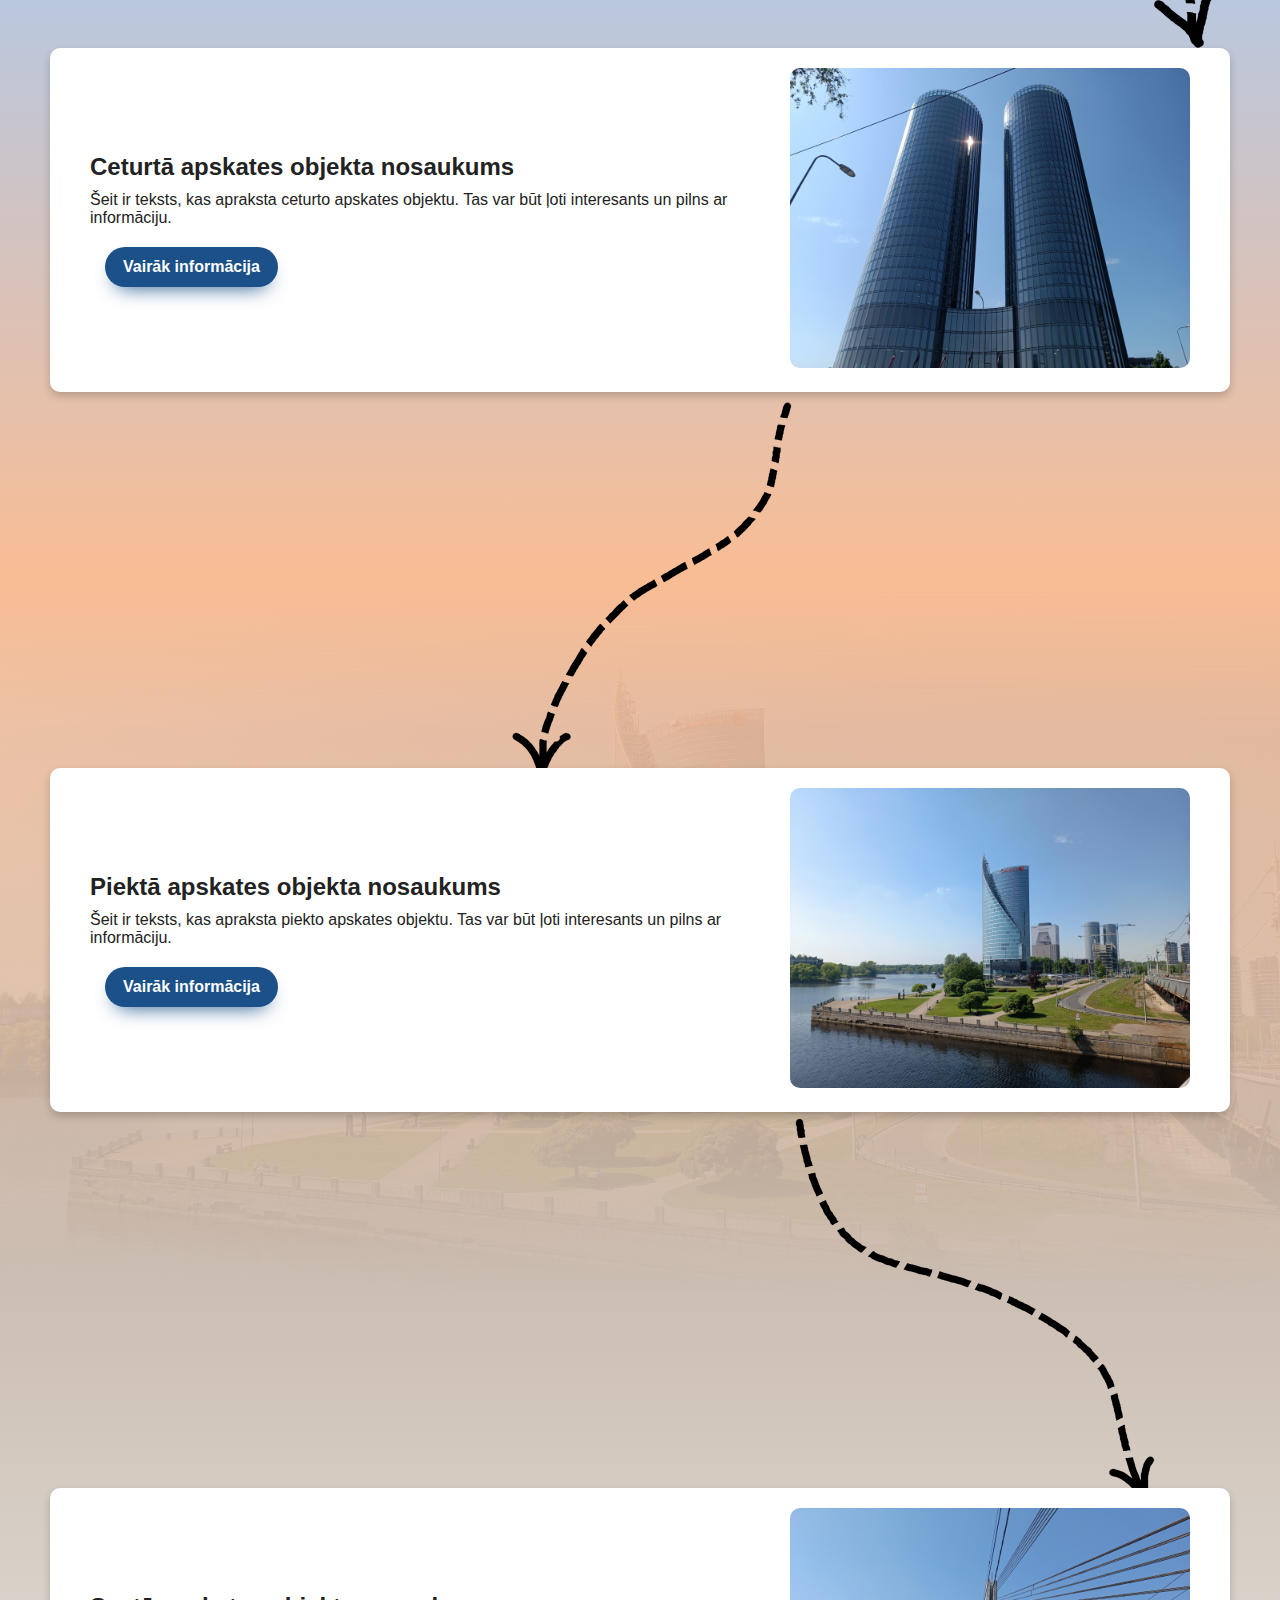
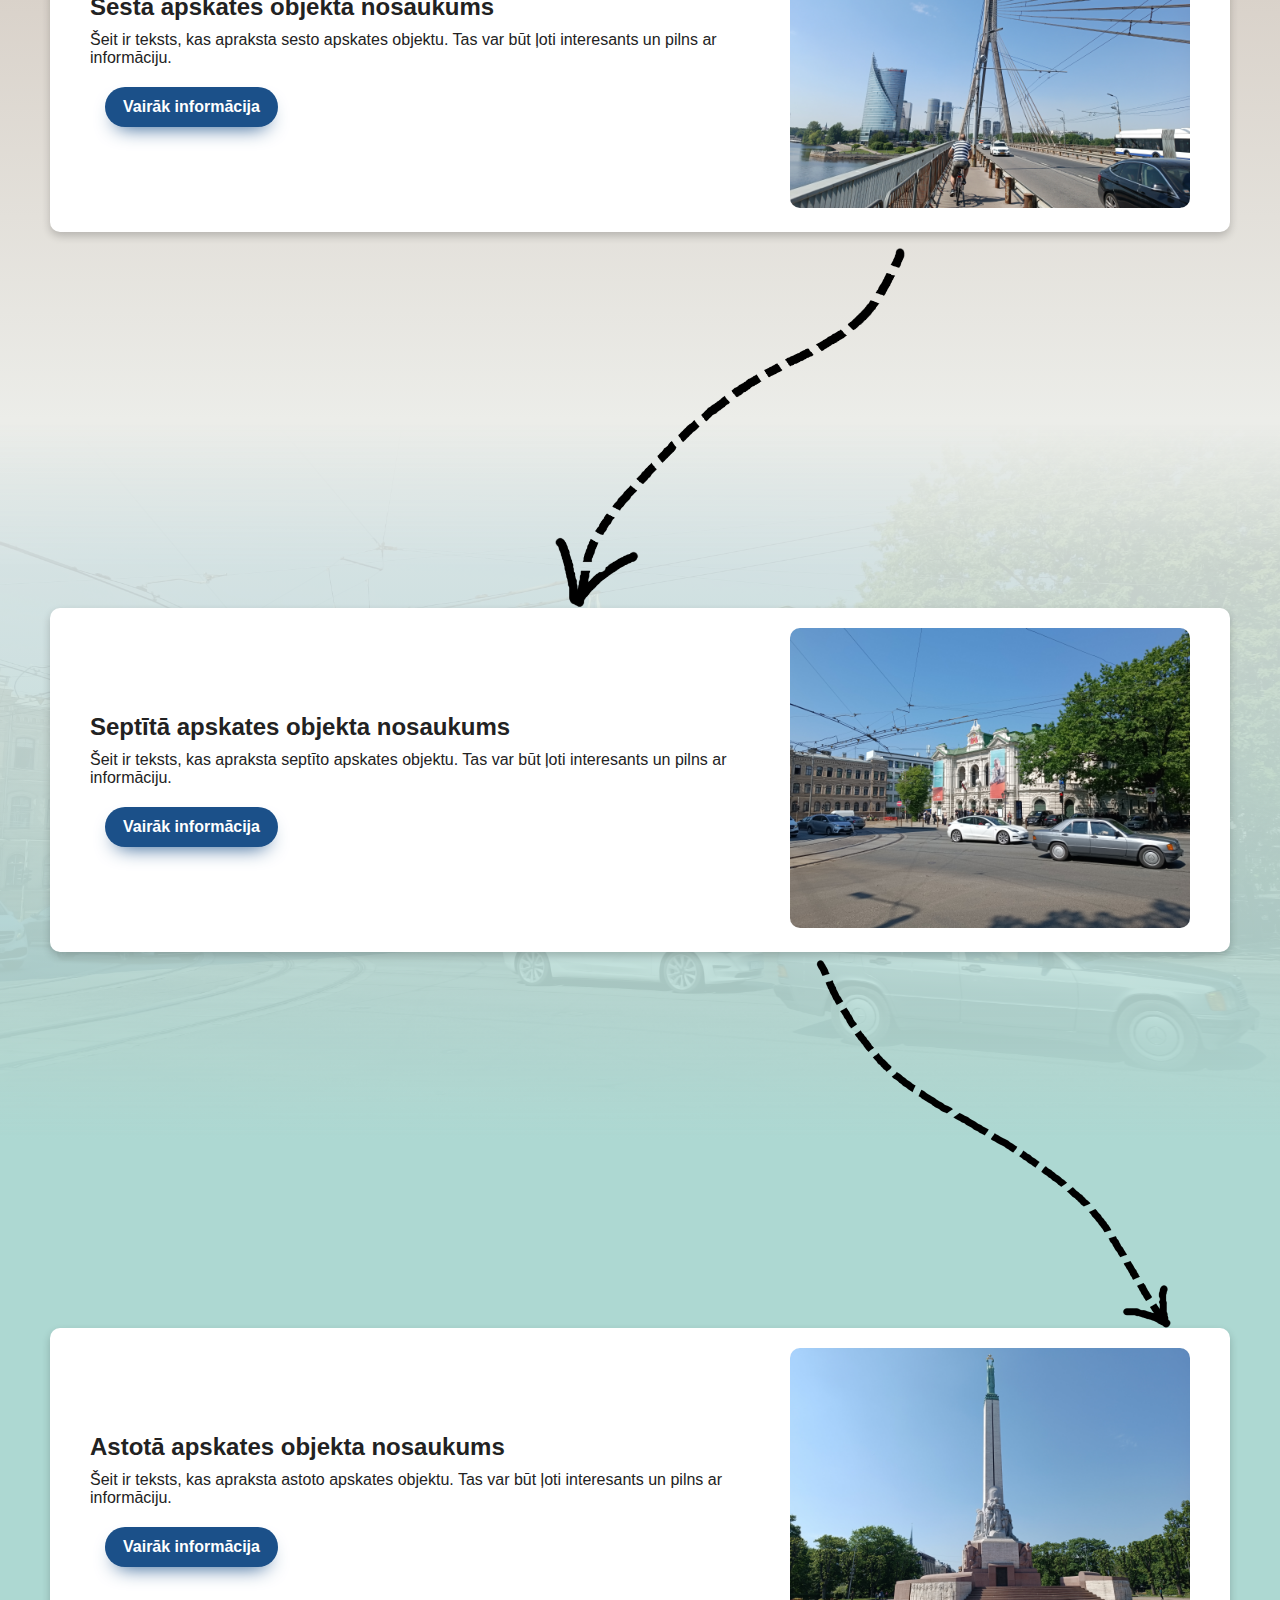
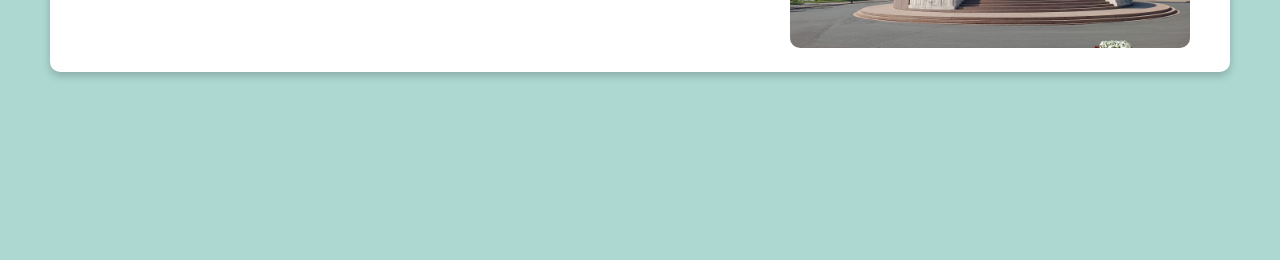
==== commit ee6944ad: "pievienotas bultiņas" ====
--- a/index.html
+++ b/index.html
@@ -42,6 +42,8 @@
         </div>
     </section>
 
+    <img class="arrow arrow0" src="public/img/arrow0.png" alt>
+
     <section id="object1" class="object-section object-section-left">
         <div class="object-inline">
             <div>
@@ -56,6 +58,8 @@
         <img class="object-image" src="public/img/object_1.png" alt="Pirmā objekta attēls">
     </section>
 
+    <img class="arrow arrow1" src="public/img/arrow1.png" alt>
+    
     <section id="object2" class="object-section object-section-right">
         <div class="object-inline">
             <div>
@@ -70,6 +74,8 @@
        <!-- <img class="object-image" src="public/img/object_2.jpg" alt="Otrā objekta attēls"> -->
     </section>
 
+    <img class="arrow arrow2" src="public/img/arrow2.png" alt>
+
     <section id="object3" class="object-section object-section-left">
         <div class="object-inline">
             <div>
@@ -84,6 +90,8 @@
         <img class="object-image" src="public/img/object_3.jpg" alt="Trešā objekta attēls">
     </section>
 
+    <img class="arrow arrow3" src="public/img/arrow3.png" alt>
+
     <section id="object4" class="object-section object-section-right">
         <div class="object-inline">
             <div>
@@ -98,6 +106,8 @@
         <!-- <img class="object-image" src="public/img/object_4.jpg" alt="Ceturtā objekta attēls"> -->
     </section>
 
+    <img class="arrow arrow4" src="public/img/arrow4.png" alt>
+
     <section id="object5" class="object-section object-section-left">
         <div class="object-inline">
             <div>
@@ -112,6 +122,8 @@
         <img class="object-image" src="public/img/object_5.jpg" alt="Piektais objekta attēls">
     </section>
 
+    <img class="arrow arrow5" src="public/img/arrow5.png" alt>
+
     <section id="object6" class="object-section object-section-right">
         <div class="object-inline">
             <div>
@@ -126,6 +138,8 @@
         <!-- <img class="object-image" src="public/img/object_6.jpg" alt="Sestā objekta attēls"> -->
     </section>
 
+    <img class="arrow arrow6" src="public/img/arrow6.png" alt>
+
     <section id="object7" class="object-section object-section-left">
         <div class="object-inline">
             <div>
@@ -139,6 +153,8 @@
         </div>
         <img class="object-image" src="public/img/object_7.jpg" alt="Septītā objekta attēls">
     </section>
+
+    <img class="arrow arrow7" src="public/img/arrow7.png" alt>
 
     <section id="object8" class="object-section object-section-right">
         <div class="object-inline">
--- a/public/styles.css
+++ b/public/styles.css
@@ -240,6 +240,7 @@
 
 .header {
     width: 100%;
+    z-index: 999999;
 }
 
 #object0 {
@@ -274,4 +275,59 @@
     z-index: 1000;
     box-shadow: 0 4px 6px rgba(0, 0, 0, 0.1); 
     background-color: #ffffff; 
+}
+
+.arrow {
+    position: absolute;
+    z-index: 1;
+}
+
+.arrow0 {
+    -webkit-mask-image: linear-gradient(to bottom, rgba(0, 0, 0, 0) 5%, rgba(0, 0, 0, 1) 100%);
+    mask-image: linear-gradient(to bottom, rgba(0, 0, 0, 0) 5%, rgba(0, 0, 0, 1) 100%);
+    height: 600px;
+    top: 65vh;
+    left: 60vh;
+}
+
+.arrow1 {
+    left: 80vh;
+    top: 148vh;
+    height: 600px;
+}
+
+.arrow2 {
+    height: 600px;
+    left: 50vh;
+    top: 228vh;
+}
+
+.arrow3 {
+    height: 600px;
+    left: 80vh;
+    top: 308vh;
+}
+
+.arrow4 {
+    height: 500px;
+    left: 50vh;
+    top: 392vh;
+}
+
+.arrow5 {
+    height: 500px;
+    left: 80vh;
+    top: 472vh;
+}
+
+.arrow6 {
+    height: 600px;
+    left: 50vh;
+    top: 548vh;
+}
+
+.arrow7 {
+    height: 500px;
+    left: 80vh;
+    top: 631vh;
 }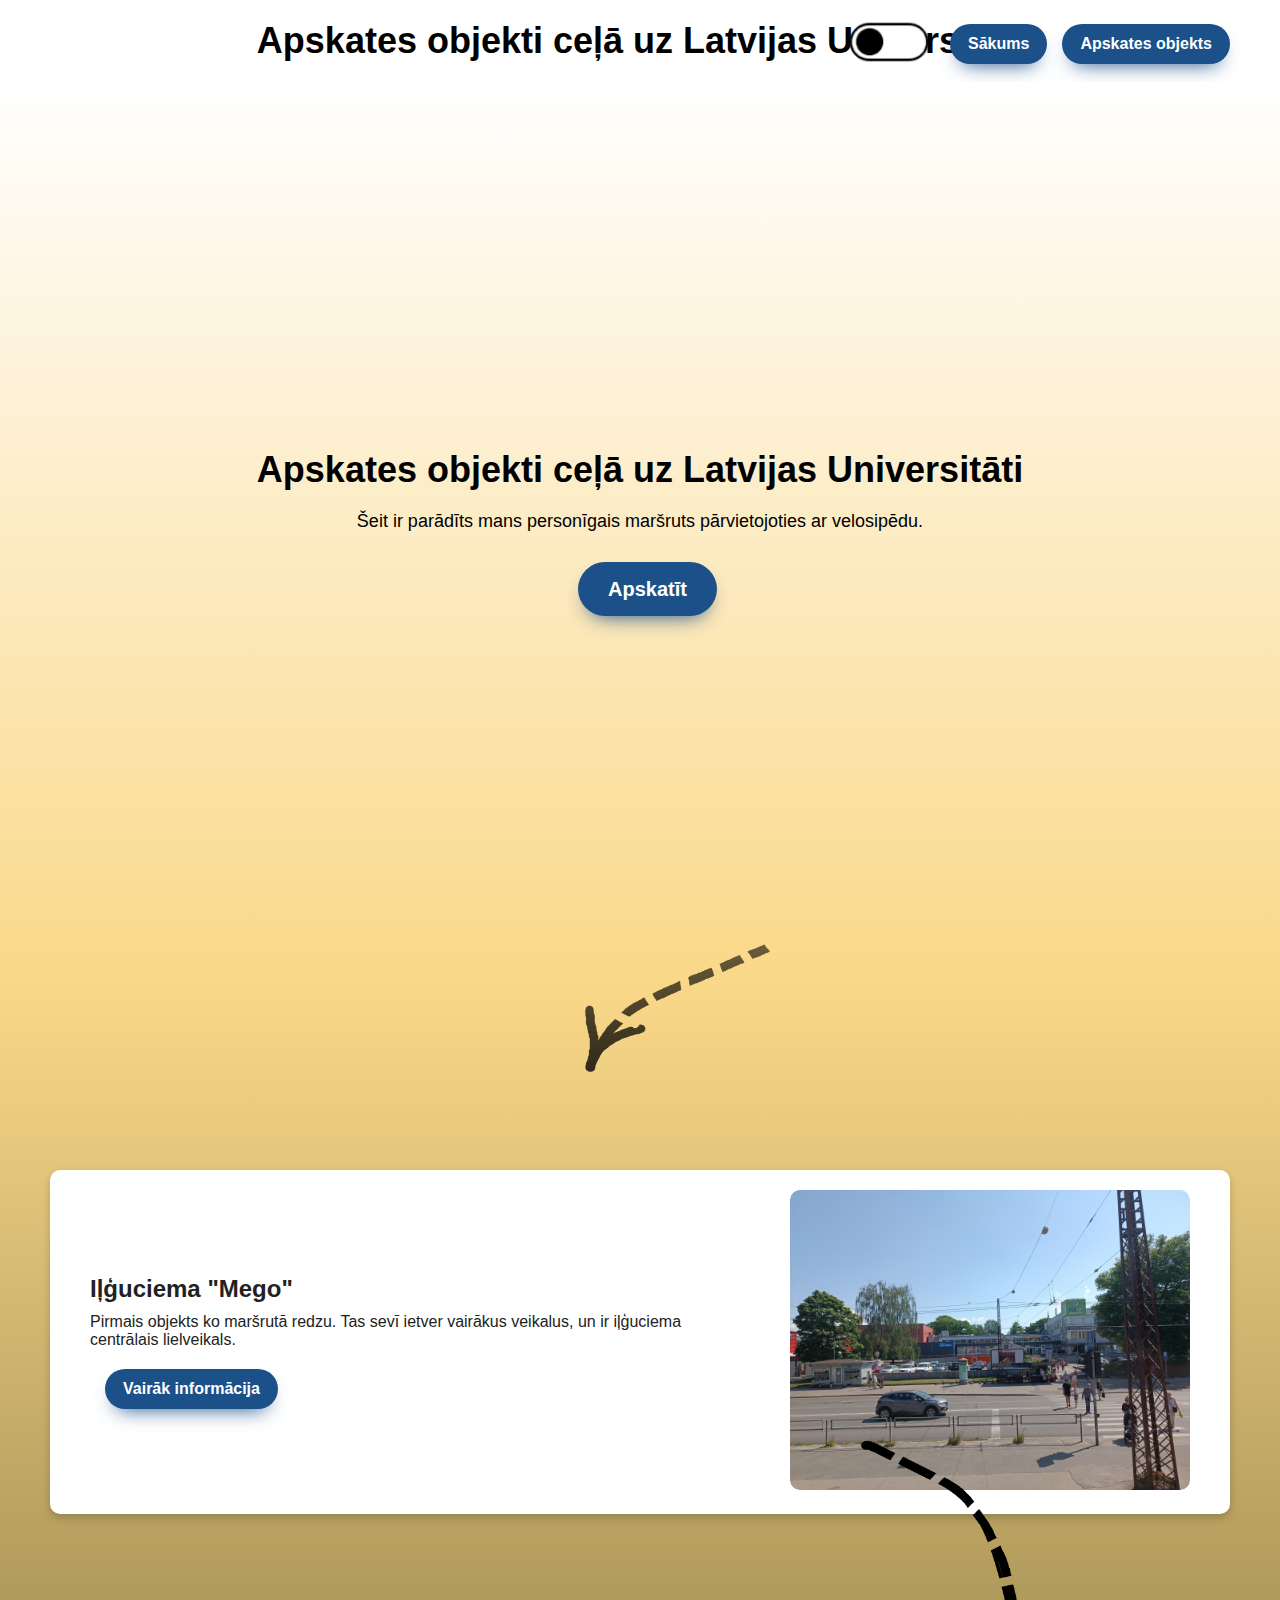
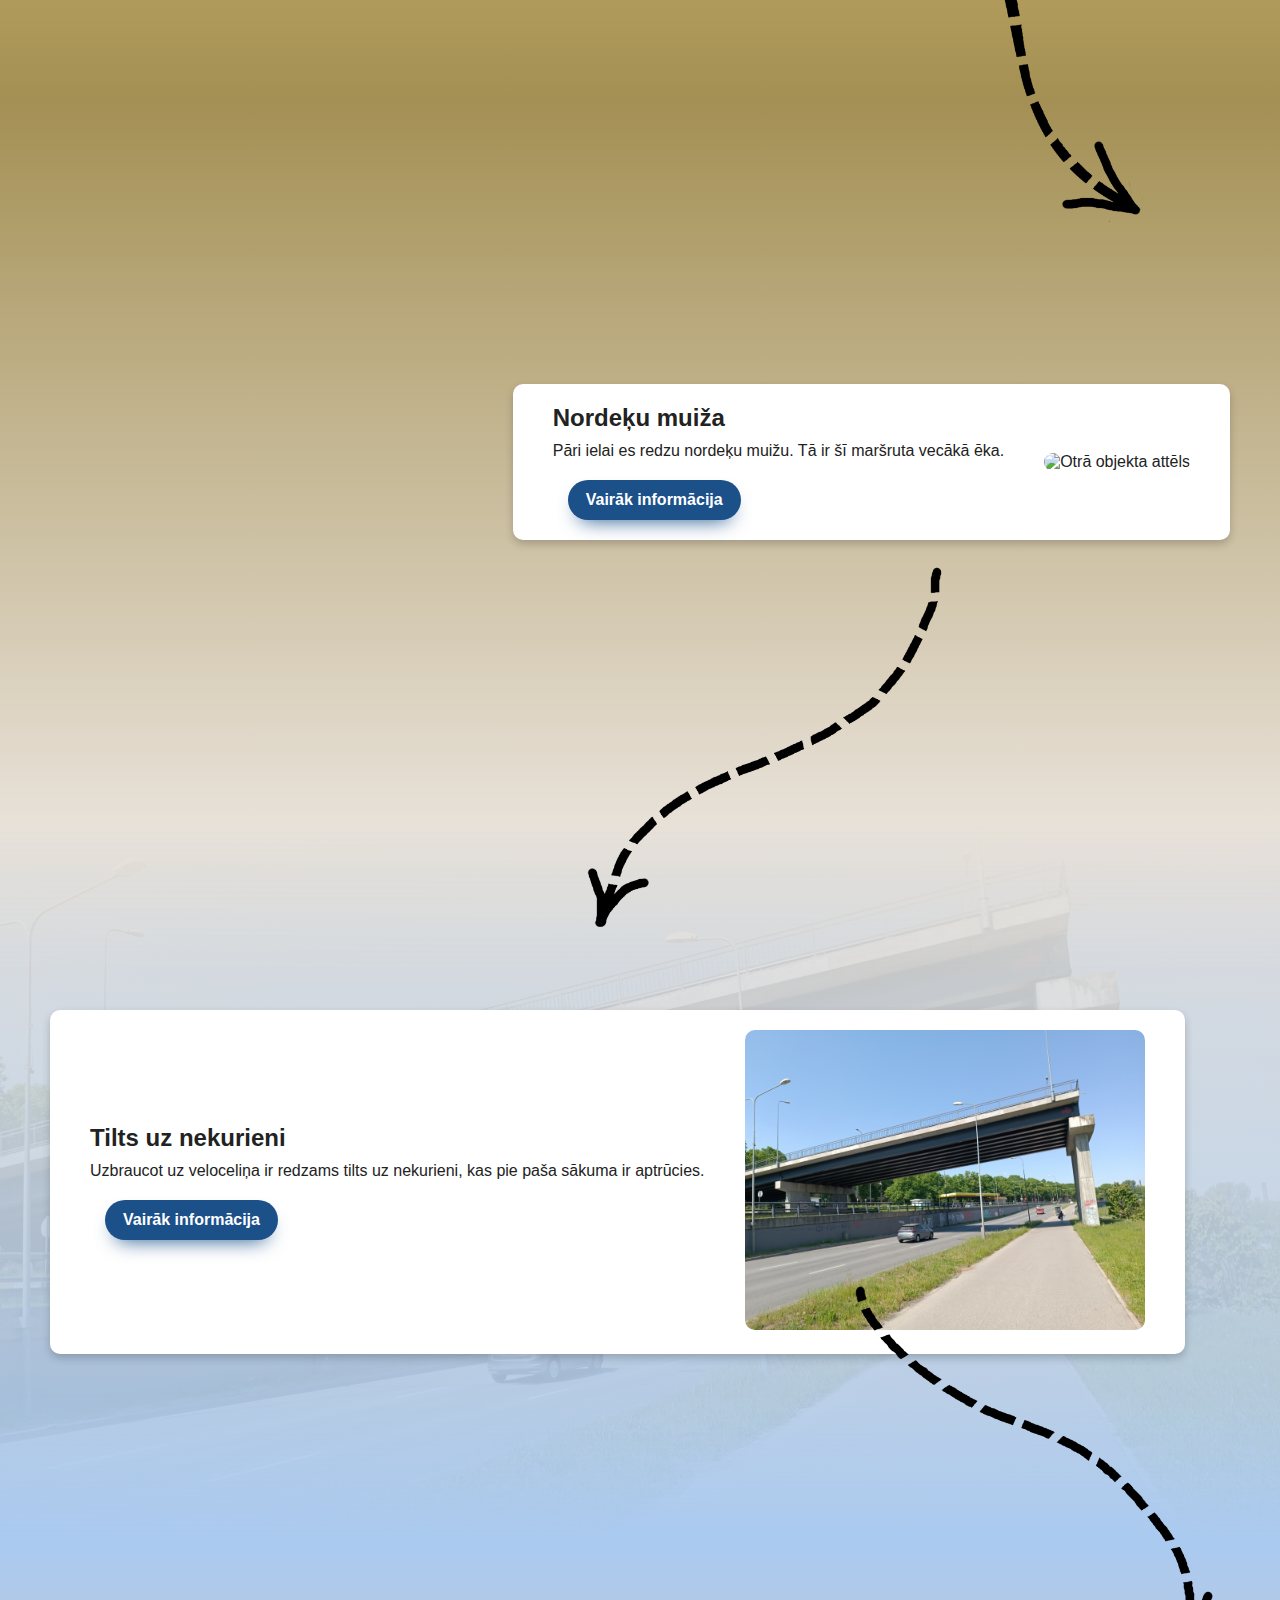
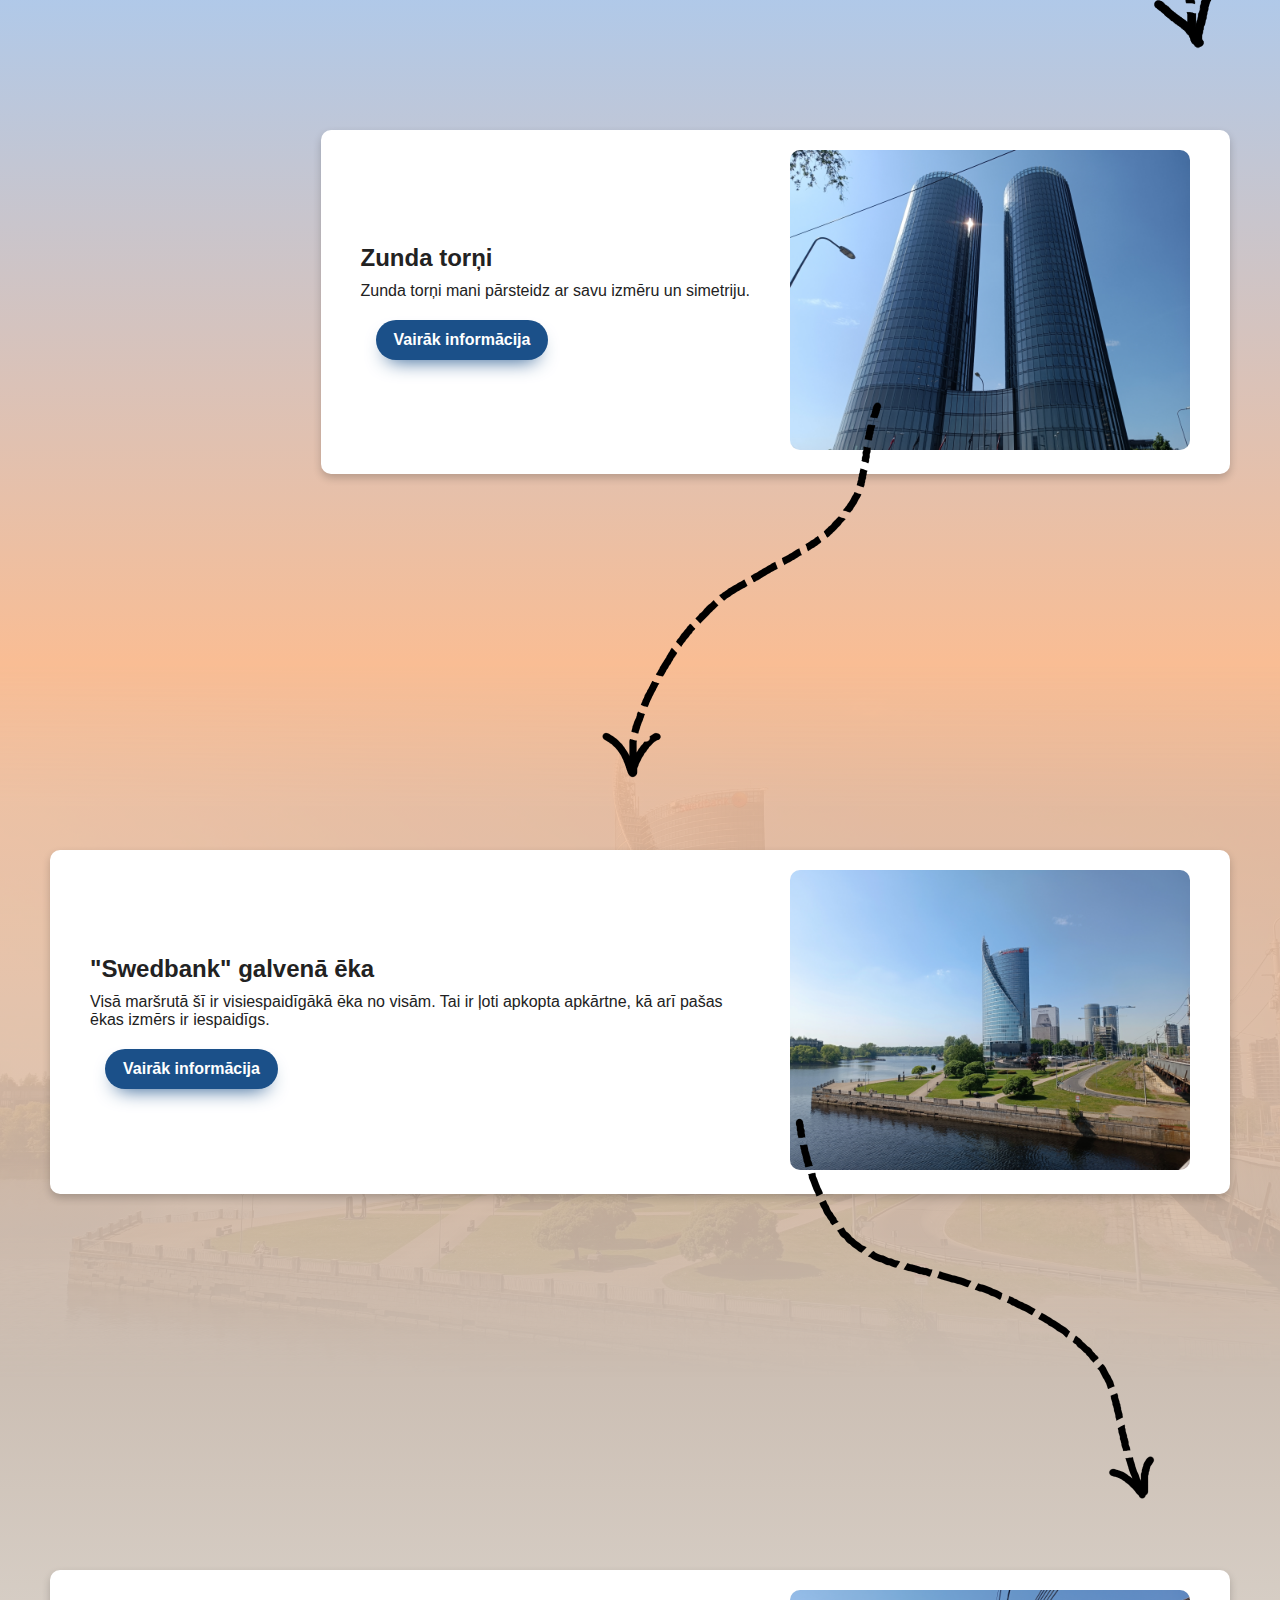
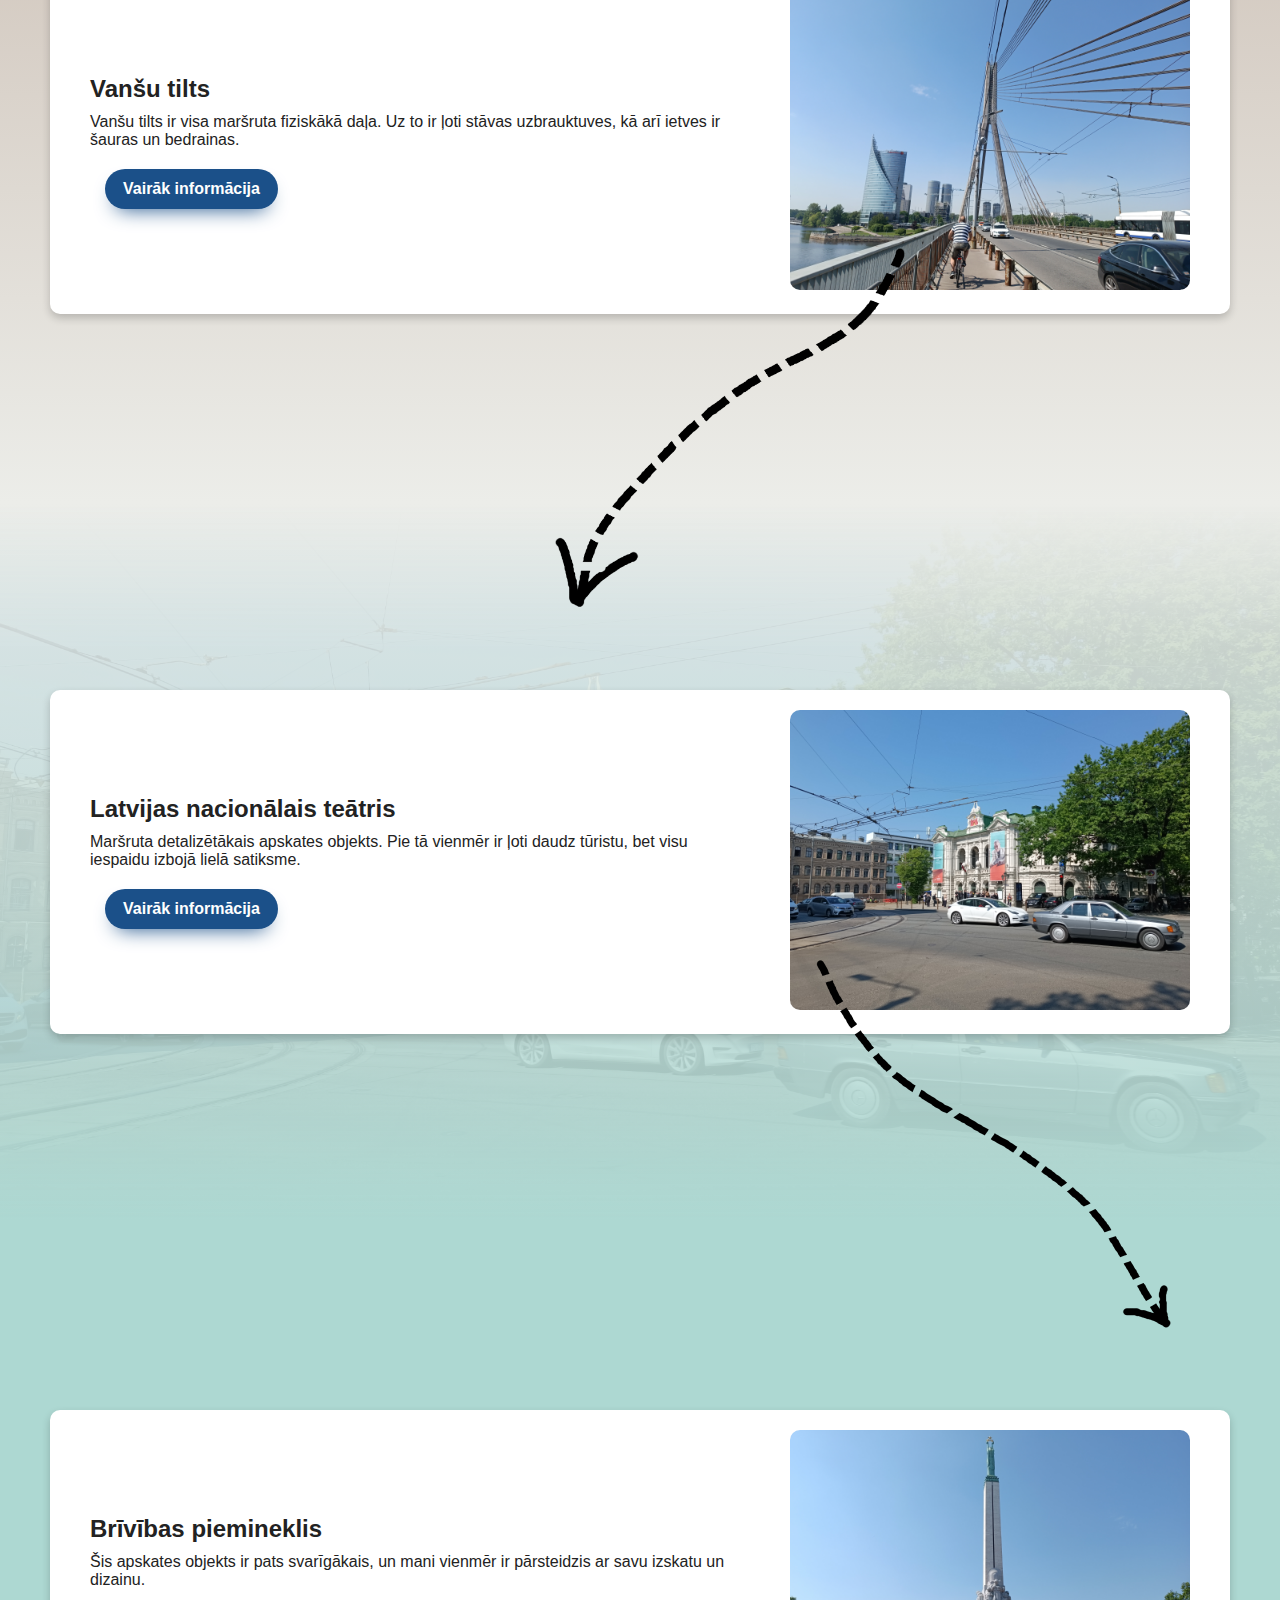
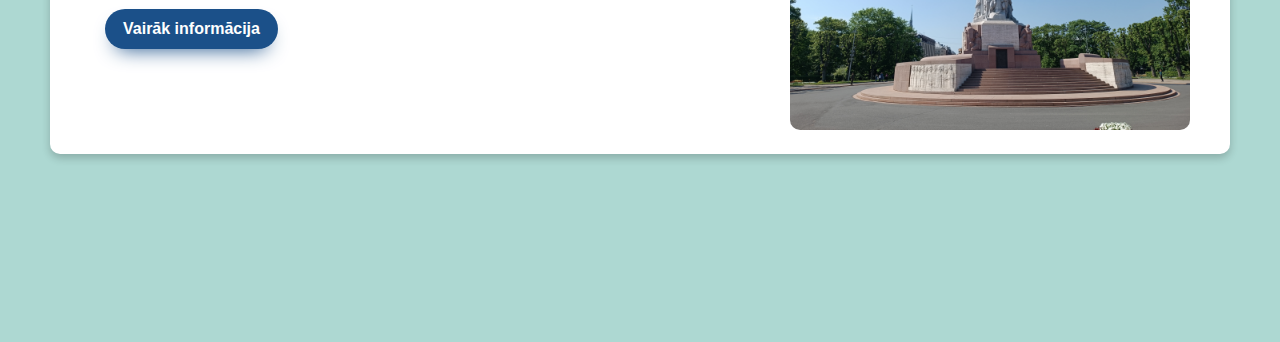
==== commit 82918ac7: "final" ====
--- a/index.html
+++ b/index.html
@@ -13,18 +13,22 @@
             <h2>Apskates objekti ceļā uz Latvijas Universitāti</h2>
         </div>
         <div class="header-right">
+            <div>
+                <img id="light-mode" src="public/img/light_mode.png" alt="Light Mode" style="height: 44px; cursor: pointer;" onclick="toggleMode('light')">
+                <img id="dark-mode" src="public/img/dark_mode.png" alt="Dark Mode" style="height: 44px; cursor: pointer; display: none;" onclick="toggleMode('dark')">
+            </div>                      
             <button class="button-style" onclick="scrollToTop()">Sākums</button>
             <div class="dropdown">
                 <button class="dropbtn button-style">Apskates objekts</button>
                 <div class="dropdown-content">
-                    <a href="#object1">Pirmais objekts</a>
-                    <a href="#object2">Otrais objekts</a>
-                    <a href="#object3">Trešais objekts</a>
-                    <a href="#object4">Ceturtais objekts</a>
-                    <a href="#object5">Piektais objekts</a>
-                    <a href="#object6">Sestais objekts</a>
-                    <a href="#object7">Septītais objekts</a>
-                    <a href="#object8">Astotais objekts</a>
+                    <a href="#object1">Iļģuciema "Mego"</a>
+                    <a href="#object2">Nordeķu muiža</a>
+                    <a href="#object3">Tilts uz nekurieni</a>
+                    <a href="#object4">Zunda torņi</a>
+                    <a href="#object5">"Swedbank" galvenā ēka</a>
+                    <a href="#object6">Vanšu tilts</a>
+                    <a href="#object7">Latvijas nacionālais teātris</a>
+                    <a href="#object8">Brīvības piemineklis</a>
                 </div>
             </div>
         </div>
@@ -36,8 +40,8 @@
                 <h2>Apskates objekti ceļā uz Latvijas Universitāti</h2>
             </div>
             <div>
-                <p>Šeit ir teksts, kas apraksta pirmo apskates objektu. Tas var būt ļoti interesants un pilns ar informāciju.</p>
-                <button class="button-style" onclick="moreInfo()">Vairāk informācija</button>
+                <p>Šeit ir parādīts mans personīgais maršruts pārvietojoties ar velosipēdu.</p>
+                <button class="button-style" onclick="scrollToSection('#object1')">Apskatīt</button>
             </div>
         </div>
     </section>
@@ -47,9 +51,9 @@
     <section id="object1" class="object-section object-section-left">
         <div class="object-inline">
             <div>
-                <h2>Pirmā apskates objekta nosaukums</h2>
-                <p>Šeit ir teksts, kas apraksta pirmo apskates objektu. Tas var būt ļoti interesants un pilns ar informāciju.</p>
-                <button class="button-style" onclick="moreInfo()">Vairāk informācija</button>
+                <h2>Iļģuciema "Mego"</h2>
+                <p>Pirmais objekts ko maršrutā redzu. Tas sevī ietver vairākus veikalus, un ir iļģuciema centrālais lielveikals.</p>
+                <button class="button-style" onclick="moreInfo('object1')">Vairāk informācija</button>
             </div>
             <div>
                 <img class="showcase-image" src="public/img/object_1.jpg" alt="Pirmā objekta attēls">
@@ -63,9 +67,9 @@
     <section id="object2" class="object-section object-section-right">
         <div class="object-inline">
             <div>
-                <h2>Otrā apskates objekta nosaukums</h2>
-                <p>Šeit ir teksts, kas apraksta otro apskates objektu. Tas var būt ļoti interesants un pilns ar informāciju.</p>
-                <button class="button-style" onclick="moreInfo()">Vairāk informācija</button>
+                <h2>Nordeķu muiža</h2>
+                <p>Pāri ielai es redzu nordeķu muižu. Tā ir šī maršruta vecākā ēka.</p>
+                <button class="button-style" onclick="moreInfo('object2')">Vairāk informācija</button>
             </div>
             <div>
                 <img class="showcase-image" src="public/img/object_2.jpg" alt="Otrā objekta attēls">
@@ -79,9 +83,9 @@
     <section id="object3" class="object-section object-section-left">
         <div class="object-inline">
             <div>
-                <h2>Trešā apskates objekta nosaukums</h2>
-                <p>Šeit ir teksts, kas apraksta trešo apskates objektu. Tas var būt ļoti interesants un pilns ar informāciju.</p>
-                <button class="button-style" onclick="moreInfo()">Vairāk informācija</button>
+                <h2>Tilts uz nekurieni</h2>
+                <p>Uzbraucot uz veloceliņa ir redzams tilts uz nekurieni, kas pie paša sākuma ir aptrūcies.</p>
+                <button class="button-style" onclick="moreInfo('object3')">Vairāk informācija</button>
             </div>
             <div>
                 <img class="showcase-image" src="public/img/object_3.jpg" alt="Trešā objekta attēls">
@@ -95,9 +99,9 @@
     <section id="object4" class="object-section object-section-right">
         <div class="object-inline">
             <div>
-                <h2>Ceturtā apskates objekta nosaukums</h2>
-                <p>Šeit ir teksts, kas apraksta ceturto apskates objektu. Tas var būt ļoti interesants un pilns ar informāciju.</p>
-                <button class="button-style" onclick="moreInfo()">Vairāk informācija</button>
+                <h2>Zunda torņi</h2>
+                <p>Zunda torņi mani pārsteidz ar savu izmēru un simetriju.</p>
+                <button class="button-style" onclick="moreInfo('object4')">Vairāk informācija</button>
             </div>
             <div>
                 <img class="showcase-image" src="public/img/object_4.jpg" alt="Ceturtā objekta attēls">
@@ -111,9 +115,9 @@
     <section id="object5" class="object-section object-section-left">
         <div class="object-inline">
             <div>
-                <h2>Piektā apskates objekta nosaukums</h2>
-                <p>Šeit ir teksts, kas apraksta piekto apskates objektu. Tas var būt ļoti interesants un pilns ar informāciju.</p>
-                <button class="button-style" onclick="moreInfo()">Vairāk informācija</button>
+                <h2>"Swedbank" galvenā ēka</h2>
+                <p>Visā maršrutā šī ir visiespaidīgākā ēka no visām. Tai ir ļoti apkopta apkārtne, kā arī pašas ēkas izmērs ir iespaidīgs.</p>
+                <button class="button-style" onclick="moreInfo('object5')">Vairāk informācija</button>
             </div>
             <div>
                 <img class="showcase-image" src="public/img/object_5.jpg" alt="Piektais objekta attēls">
@@ -127,9 +131,9 @@
     <section id="object6" class="object-section object-section-right">
         <div class="object-inline">
             <div>
-                <h2>Sestā apskates objekta nosaukums</h2>
-                <p>Šeit ir teksts, kas apraksta sesto apskates objektu. Tas var būt ļoti interesants un pilns ar informāciju.</p>
-                <button class="button-style" onclick="moreInfo()">Vairāk informācija</button>
+                <h2>Vanšu tilts</h2>
+                <p>Vanšu tilts ir visa maršruta fiziskākā daļa. Uz to ir ļoti stāvas uzbrauktuves, kā arī ietves ir šauras un bedrainas.</p>
+                <button class="button-style" onclick="moreInfo('object6')">Vairāk informācija</button>
             </div>
             <div>
                 <img class="showcase-image" src="public/img/object_6.jpg" alt="Sestā objekta attēls">
@@ -143,9 +147,9 @@
     <section id="object7" class="object-section object-section-left">
         <div class="object-inline">
             <div>
-                <h2>Septītā apskates objekta nosaukums</h2>
-                <p>Šeit ir teksts, kas apraksta septīto apskates objektu. Tas var būt ļoti interesants un pilns ar informāciju.</p>
-                <button class="button-style" onclick="moreInfo()">Vairāk informācija</button>
+                <h2>Latvijas nacionālais teātris</h2>
+                <p>Maršruta detalizētākais apskates objekts. Pie tā vienmēr ir ļoti daudz tūristu, bet visu iespaidu izbojā lielā satiksme. </p>
+                <button class="button-style" onclick="moreInfo('object7')">Vairāk informācija</button>
             </div>
             <div>
                 <img class="showcase-image" src="public/img/object_7.jpg" alt="Septītā objekta attēls">
@@ -159,9 +163,9 @@
     <section id="object8" class="object-section object-section-right">
         <div class="object-inline">
             <div>
-                <h2>Astotā apskates objekta nosaukums</h2>
-                <p>Šeit ir teksts, kas apraksta astoto apskates objektu. Tas var būt ļoti interesants un pilns ar informāciju.</p>
-                <button class="button-style" onclick="moreInfo()">Vairāk informācija</button>
+                <h2>Brīvības piemineklis</h2>
+                <p>Šis apskates objekts ir pats svarīgākais, un mani vienmēr ir pārsteidzis ar savu izskatu un dizainu.</p>
+                <button class="button-style" onclick="moreInfo('object8')">Vairāk informācija</button>
             </div>
             <div>
                 <img class="showcase-image" src="public/img/object_8.jpg" alt="Astotā objekta attēls">
@@ -175,27 +179,84 @@
             window.scrollTo({top: 0, behavior: 'smooth'});
         }
 
-        function moreInfo() {
-            alert('Šeit būs vairāk informācijas par objektu.');
+        function moreInfo(str) {
+            if(str == 'object1'){
+                window.location.href = 'objects/object1.html';
+            } else if(str == 'object2'){
+                window.location.href = 'objects/object2.html';
+            } else if(str == 'object3') {
+                window.location.href = 'objects/object3.html';
+            } else if(str == 'object4') {
+                window.location.href = 'objects/object4.html';
+            } else if(str == 'object5') {
+                window.location.href = 'objects/object5.html';
+            } else if(str == 'object6') {
+                window.location.href = 'objects/object6.html';
+            } else if(str == 'object7') {
+                window.location.href = 'objects/object7.html';
+            } else if(str == 'object8') {
+                window.location.href = 'objects/object8.html';
+            }
         }
 
         window.onscroll = function() { makeHeaderSticky() };
 
-        var header = document.getElementById("header");
-        header.style.display = 'none';
         var headerStartPoint = document.getElementById("myHeaderStartPoint");
-        var sticky = headerStartPoint.offsetTop;
+
+
+        let isSticky = false;  // Flag to check if the header is sticky
+        const header = document.getElementById("header");
+        const sticky = header.offsetTop;
 
         function makeHeaderSticky() {
             if (window.pageYOffset > sticky) {
-             //   header.style.display = 'block';
                 $('#header').fadeIn('fast');
                 header.classList.add("sticky");
+                isSticky = true;
             } else {
-                header.style.display = 'none';
+                $('#header').fadeOut('fast');
                 header.classList.remove("sticky");
-            }
-        }
+                isSticky = false;
+            }
+        }
+
+        window.onscroll = function() {
+            makeHeaderSticky();
+        };
+
+        document.addEventListener('mousemove', function(event) {
+            if (isSticky) return;  // Do nothing if the header is sticky
+
+            if (event.clientY < 100) {
+                header.style.display = "flex";
+            } else {
+                header.style.display = "none";
+            }
+        });
+
+        function scrollToSection(sectionId) {
+            var section = document.querySelector(sectionId);
+            section.scrollIntoView({ behavior: 'smooth' });
+        }
+
+        function toggleMode(mode) {
+            var lightModeImg = document.getElementById('light-mode');
+            var darkModeImg = document.getElementById('dark-mode');
+            var body = document.body;
+
+            if (mode === 'light') {
+                body.classList.add('dark-mode');
+                body.classList.remove('light-mode');
+                lightModeImg.style.display = 'none';
+                darkModeImg.style.display = 'inline';
+            } else if (mode === 'dark') {
+                body.classList.add('light-mode');
+                body.classList.remove('dark-mode');
+                lightModeImg.style.display = 'inline';
+                darkModeImg.style.display = 'none';
+            }
+        }
+
 
     </script>
 </body>
--- a/public/styles.css
+++ b/public/styles.css
@@ -111,6 +111,14 @@
     z-index: 1;  /* Added this */
     margin-left: 50px;
     margin-right: 50px;
+}
+
+.object-inline-info {
+    height: 60vh;
+}
+
+.object-inline-info p {
+    width : 80vh;
 }
 
 .object-inline div {
@@ -310,7 +318,7 @@
 
 .arrow4 {
     height: 500px;
-    left: 50vh;
+    left: 60vh;
     top: 392vh;
 }
 
@@ -330,4 +338,69 @@
     height: 500px;
     left: 80vh;
     top: 631vh;
-}+}
+
+/* Default light mode styles */
+body.light-mode {
+    background-color: #ffffff;
+    color: #000000;
+}
+
+/* Dark mode styles */
+body.dark-mode {
+    background-color: #333333;
+    color: #ffffff;
+}
+
+/* Other specific styles for light and dark mode */
+.light-mode header {
+    background-color: #fff;
+    color: black;
+}
+
+.dark-mode header {
+    background-color: #333;
+    color: white;
+}
+
+.dark-mode .object-inline {
+    background-color: #333;
+    color: white;
+}
+
+.dark-mode #object0 {
+    color: white;
+    background: linear-gradient(black, #c79a5a);
+}
+
+.dark-mode #object1 {
+    background: linear-gradient(#c79a5a, #725b36);
+}
+
+.dark-mode #object2 {
+    background: linear-gradient(#725b36, #b0a69d);
+}
+
+.dark-mode #object3 {
+    background: linear-gradient(#b0a69d, #7182a6);
+}
+
+.dark-mode #object4 {
+    background: linear-gradient(#7182a6, #c68564);
+}
+
+.dark-mode #object5 {
+    background: linear-gradient(#c68564, #8e8071);
+}
+
+.dark-mode #object6 {
+    background: linear-gradient(#8e8071, #b1b2ac);
+}
+
+.dark-mode #object7 {
+    background: linear-gradient(#b1b2ac, #79908f);
+}
+
+.dark-mode #object8 {
+    background-color: #79908f;
+}
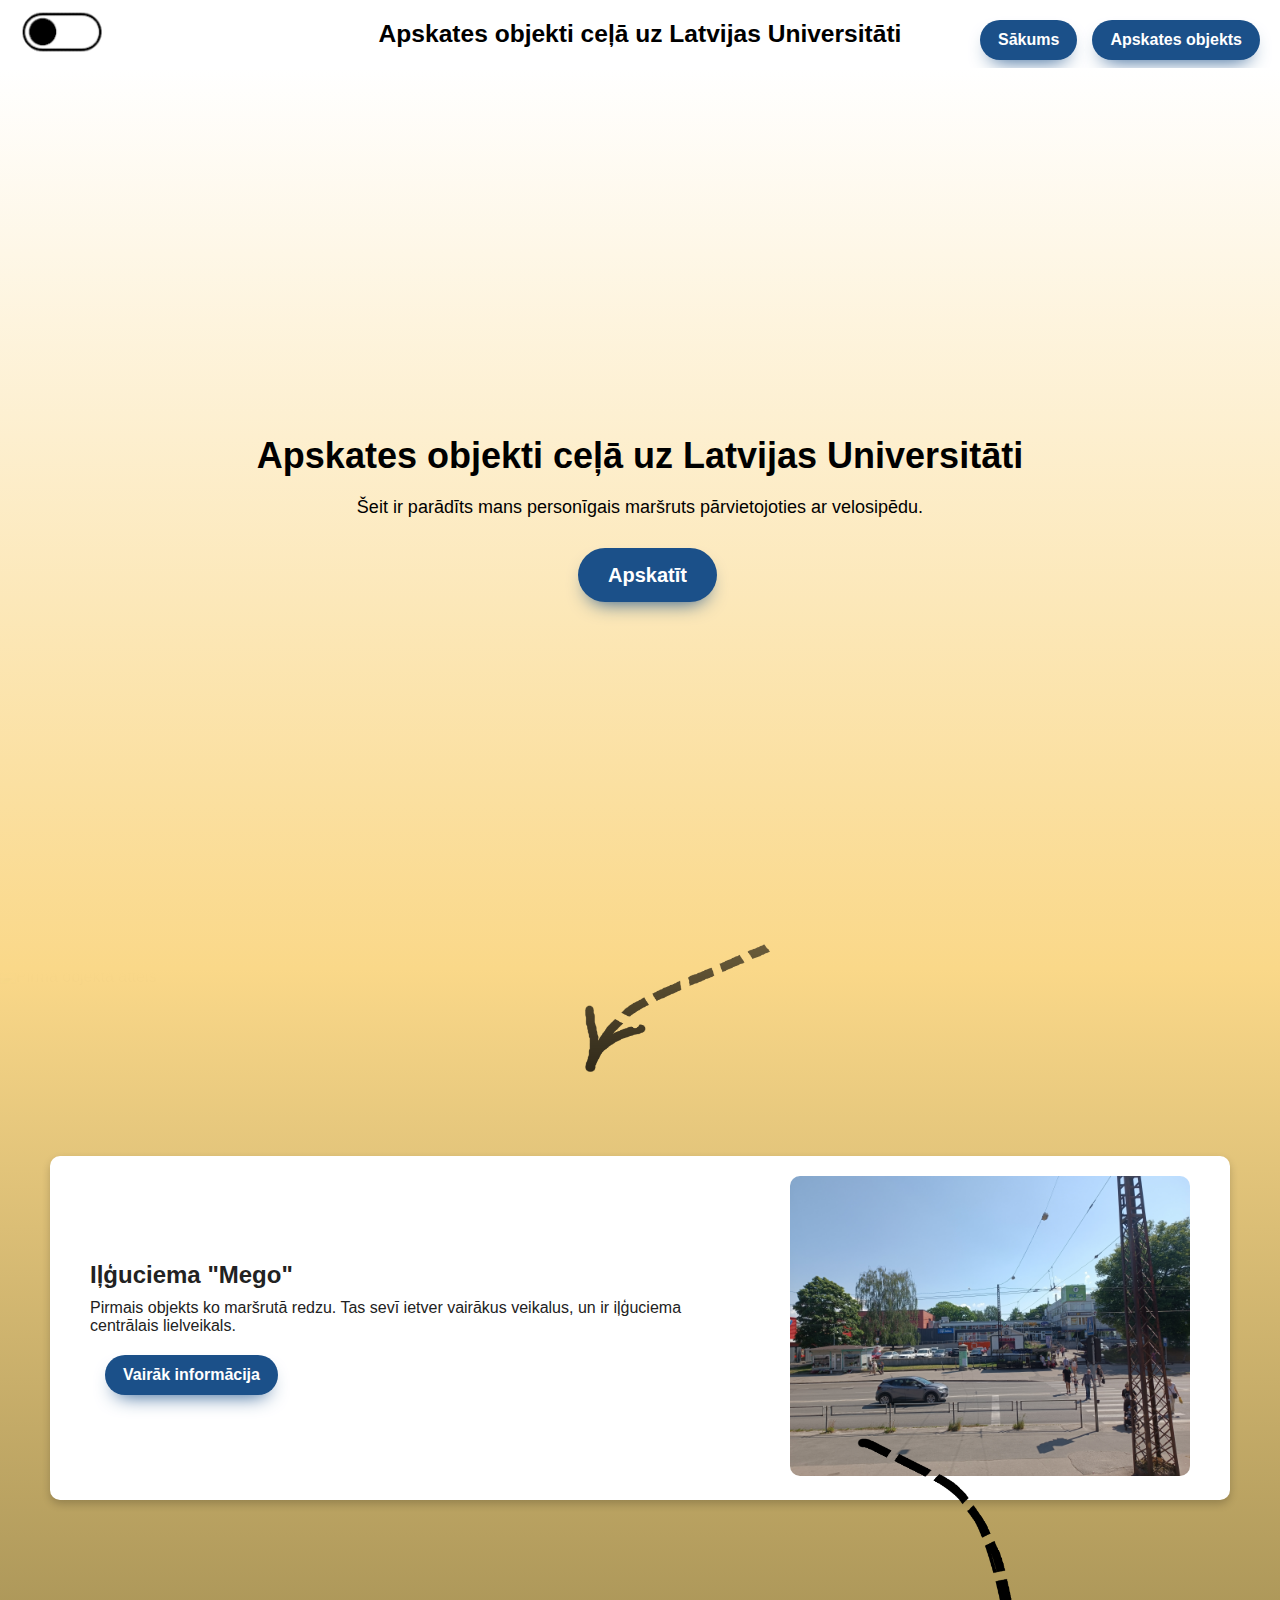
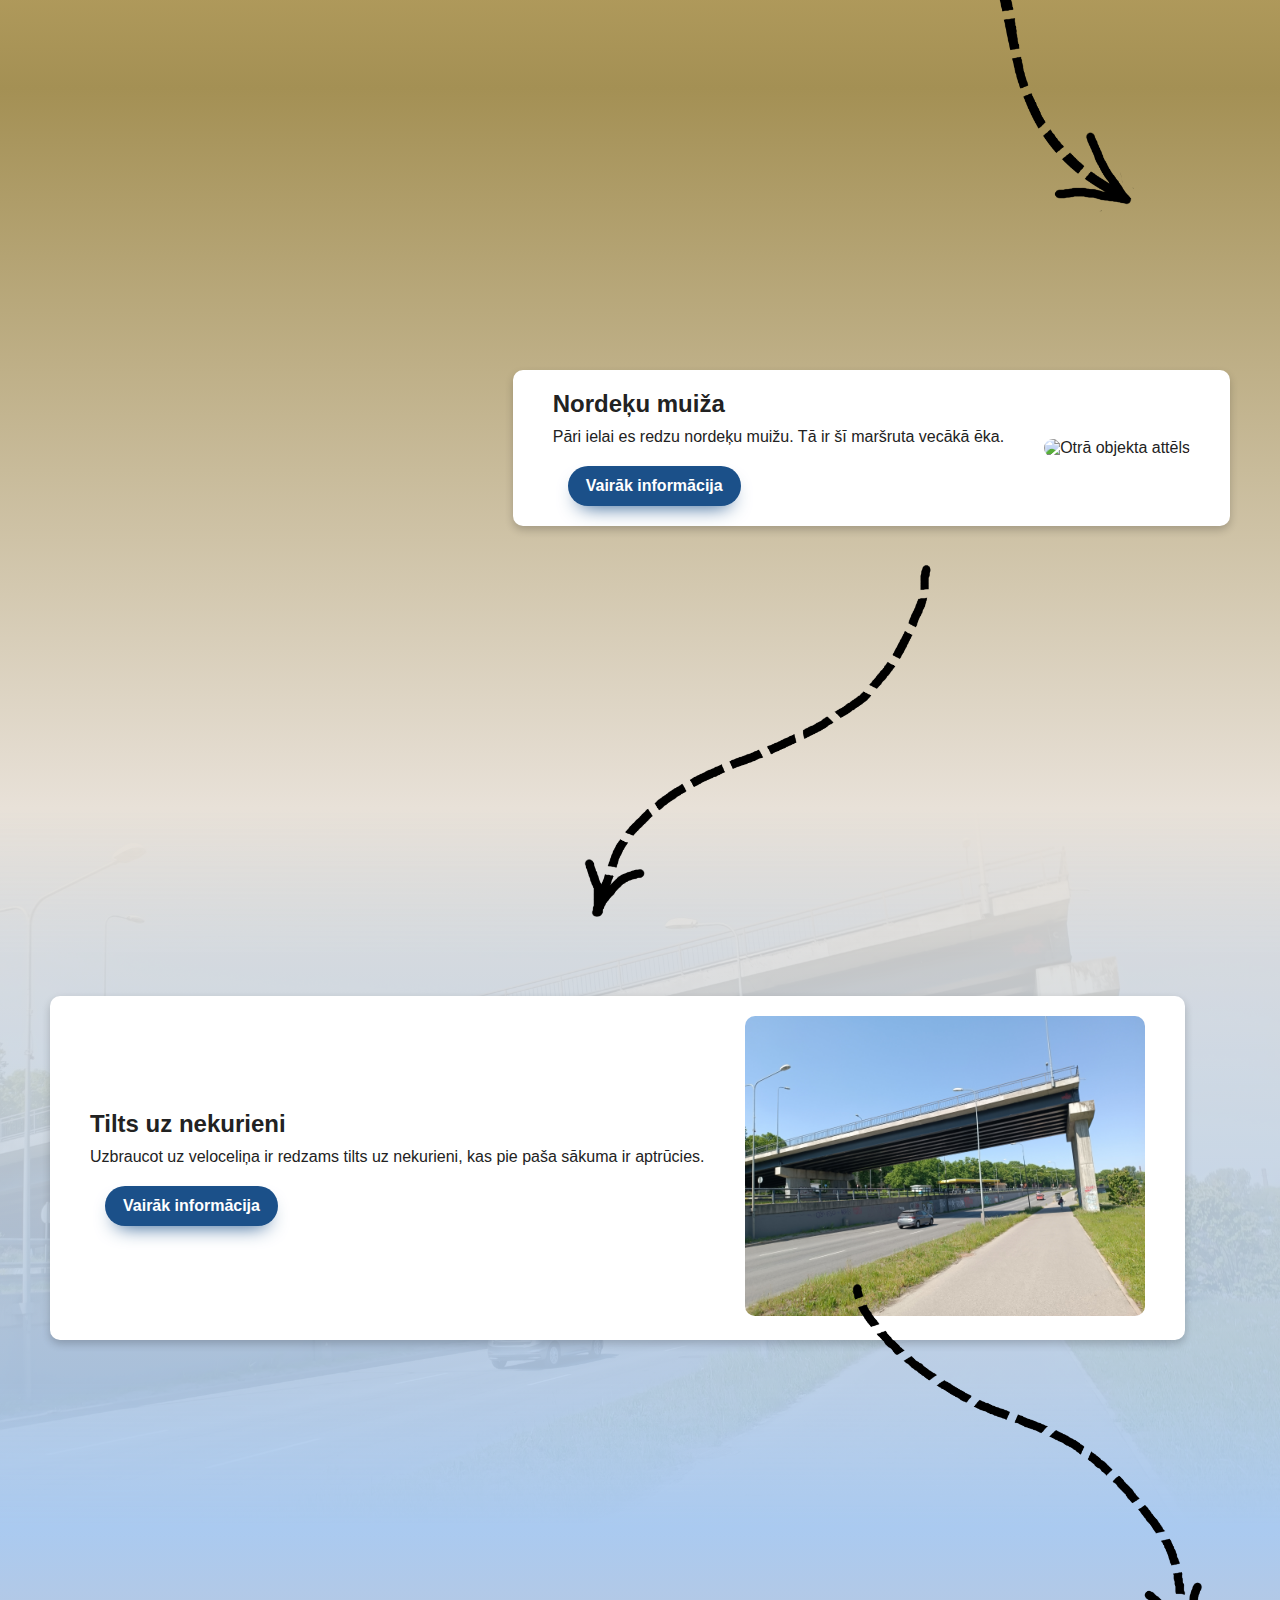
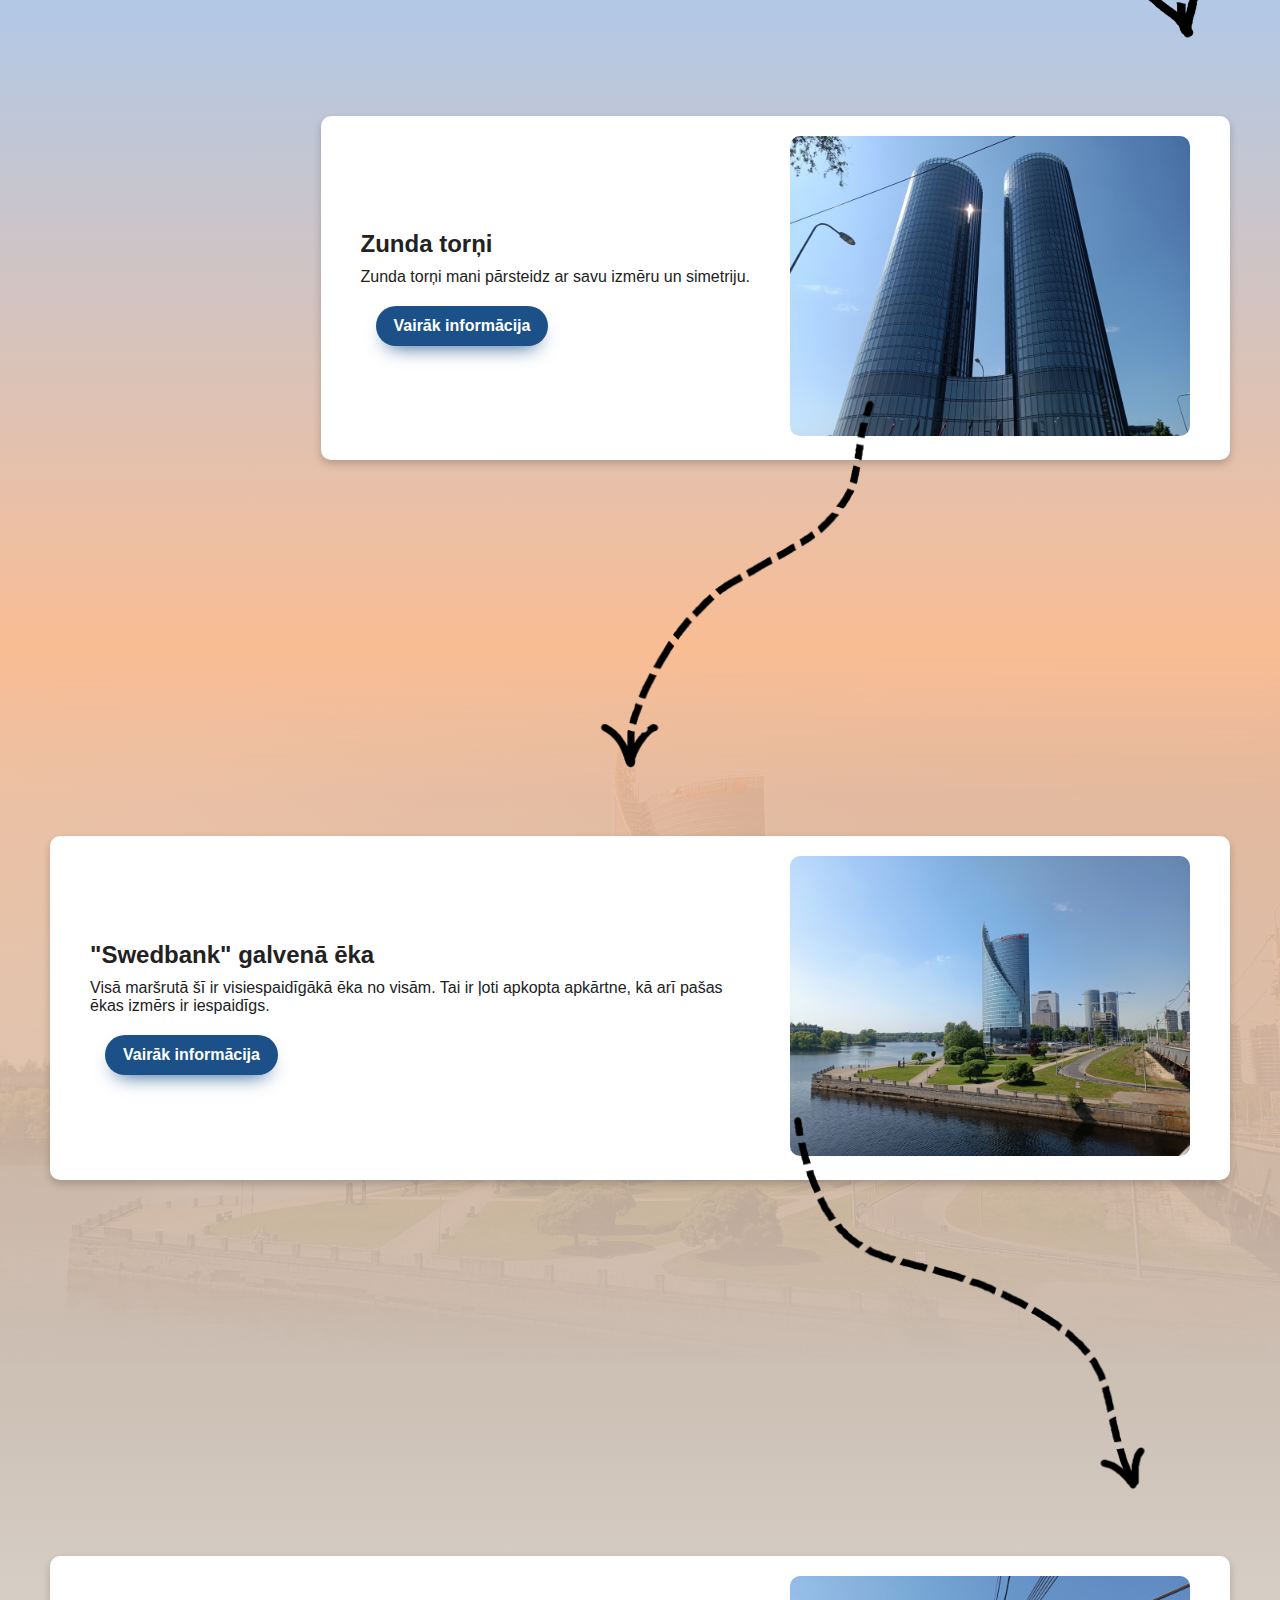
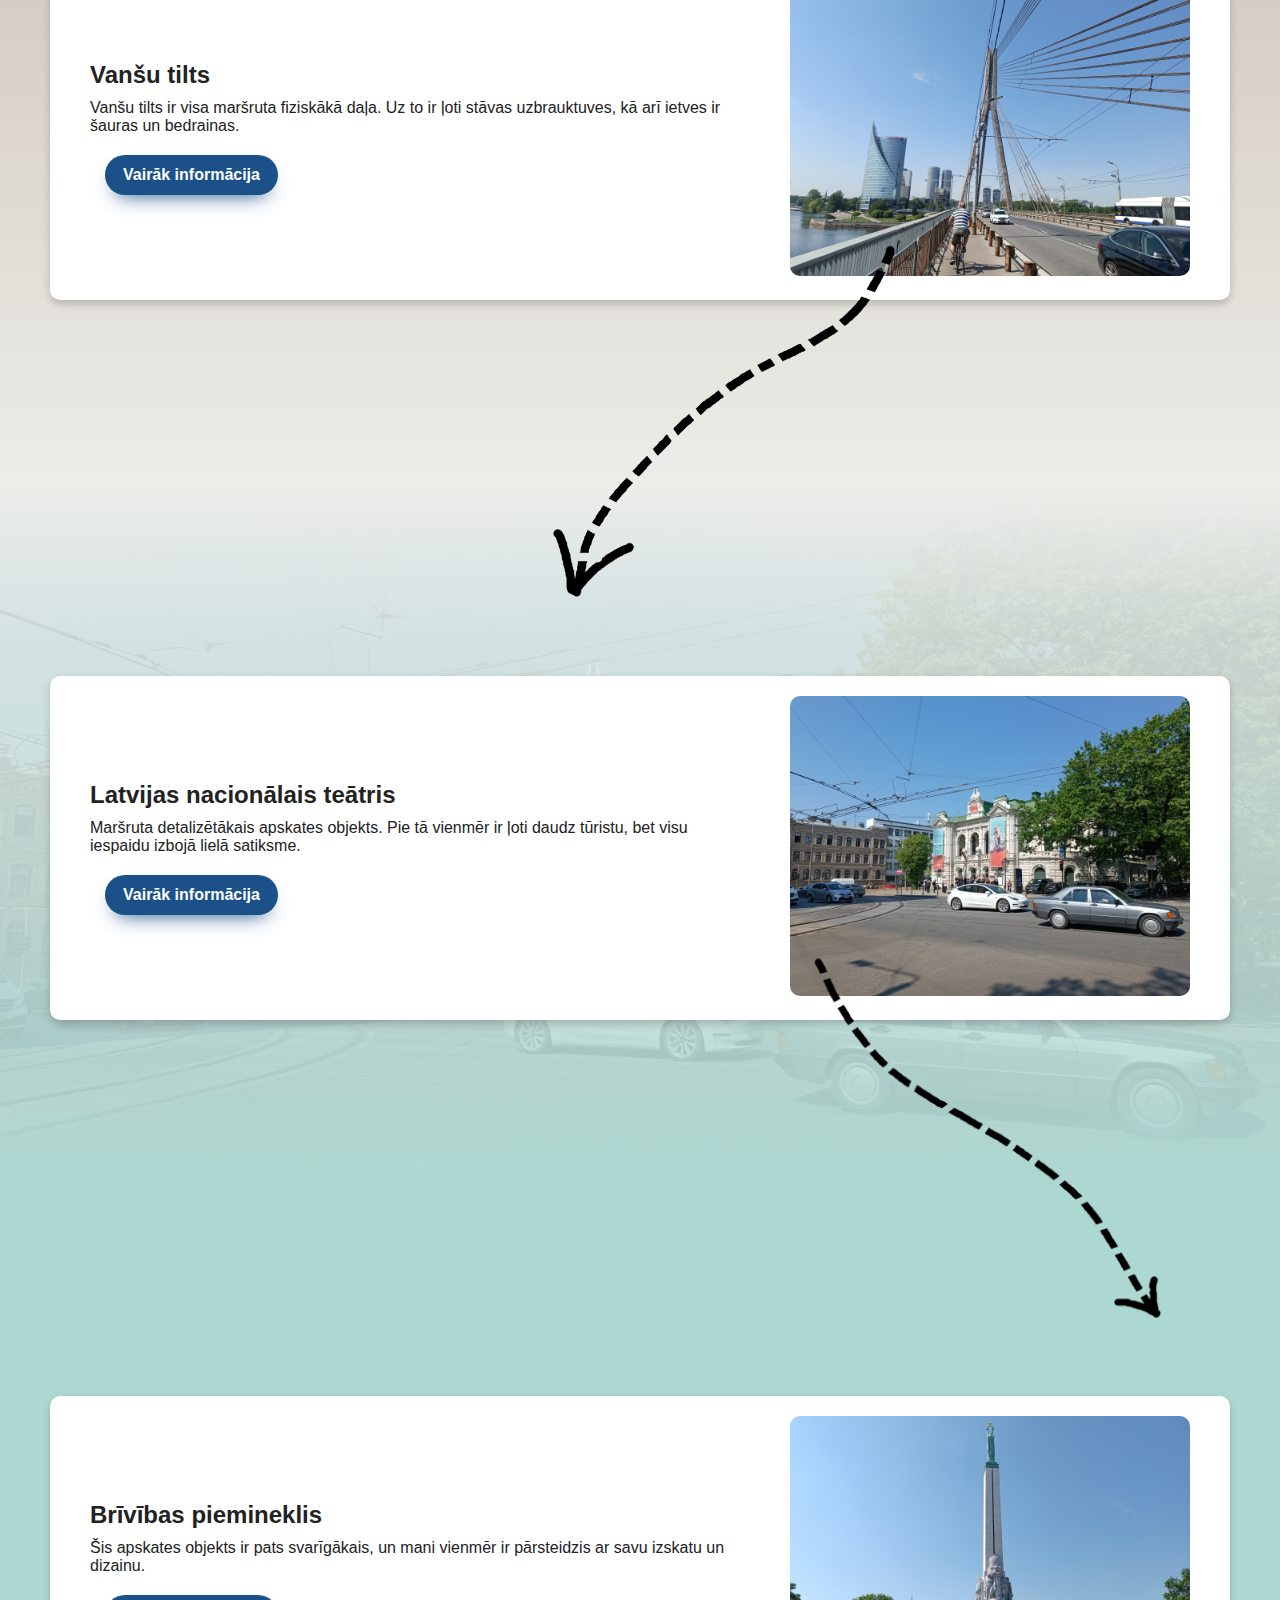
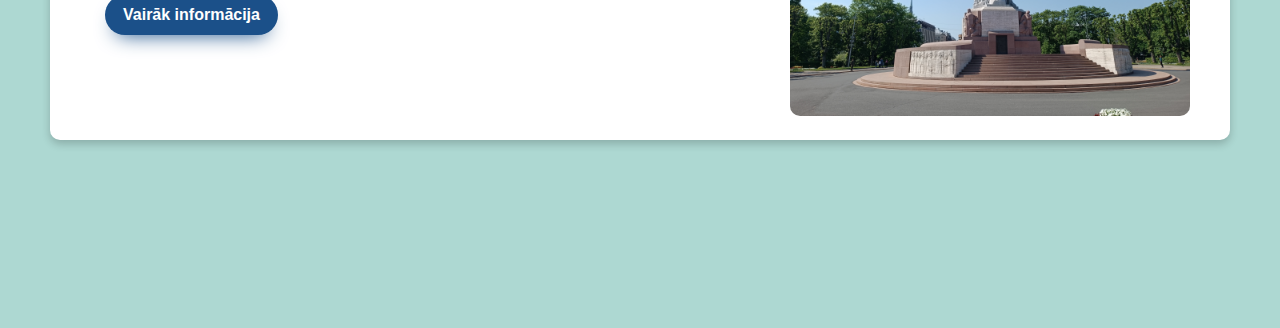
==== commit 6984c6a4: "labots scalings" ====
--- a/index.html
+++ b/index.html
@@ -9,14 +9,14 @@
 </head>
 <body>
     <header class="header" id="header">
+        <div class="header-modes">
+            <img id="light-mode" src="public/img/light_mode.png" alt="Light Mode" style="height: 44px; cursor: pointer;" onclick="toggleMode('light')">
+            <img id="dark-mode" src="public/img/dark_mode.png" alt="Dark Mode" style="height: 44px; cursor: pointer; display: none;" onclick="toggleMode('dark')">
+        </div>  
         <div class="header-left">
             <h2>Apskates objekti ceļā uz Latvijas Universitāti</h2>
         </div>
-        <div class="header-right">
-            <div>
-                <img id="light-mode" src="public/img/light_mode.png" alt="Light Mode" style="height: 44px; cursor: pointer;" onclick="toggleMode('light')">
-                <img id="dark-mode" src="public/img/dark_mode.png" alt="Dark Mode" style="height: 44px; cursor: pointer; display: none;" onclick="toggleMode('dark')">
-            </div>                      
+        <div class="header-right">                    
             <button class="button-style" onclick="scrollToTop()">Sākums</button>
             <div class="dropdown">
                 <button class="dropbtn button-style">Apskates objekts</button>
--- a/public/styles.css
+++ b/public/styles.css
@@ -26,7 +26,7 @@
 
 .header-left h2 {
     width:100%;
-    font-size: 36px;
+    font-size: 1.92vw;
     text-align: center;
 }
 
@@ -34,8 +34,13 @@
     position: absolute;
     display: flex; /* Flexbox layout */
     align-items: center; /* Center alignment for items */
-    right: 50px;
+    right: 20px;
     top: 20px;;
+}
+
+.header-modes {
+    position: absolute;
+    left: 2.17vh;
 }
 
 .button-style, .dropbtn {
@@ -301,41 +306,41 @@
 .arrow1 {
     left: 80vh;
     top: 148vh;
-    height: 600px;
+    height: 65.21vh;
 }
 
 .arrow2 {
-    height: 600px;
+    height: 65.21vh;
     left: 50vh;
     top: 228vh;
 }
 
 .arrow3 {
-    height: 600px;
+    height: 65.21vh;
     left: 80vh;
     top: 308vh;
 }
 
 .arrow4 {
-    height: 500px;
+    height: 54.34vh;
     left: 60vh;
     top: 392vh;
 }
 
 .arrow5 {
-    height: 500px;
+    height: 54.34vh;
     left: 80vh;
     top: 472vh;
 }
 
 .arrow6 {
-    height: 600px;
+    height: 65.21vh;
     left: 50vh;
     top: 548vh;
 }
 
 .arrow7 {
-    height: 500px;
+    height: 54.34vh;
     left: 80vh;
     top: 631vh;
 }
